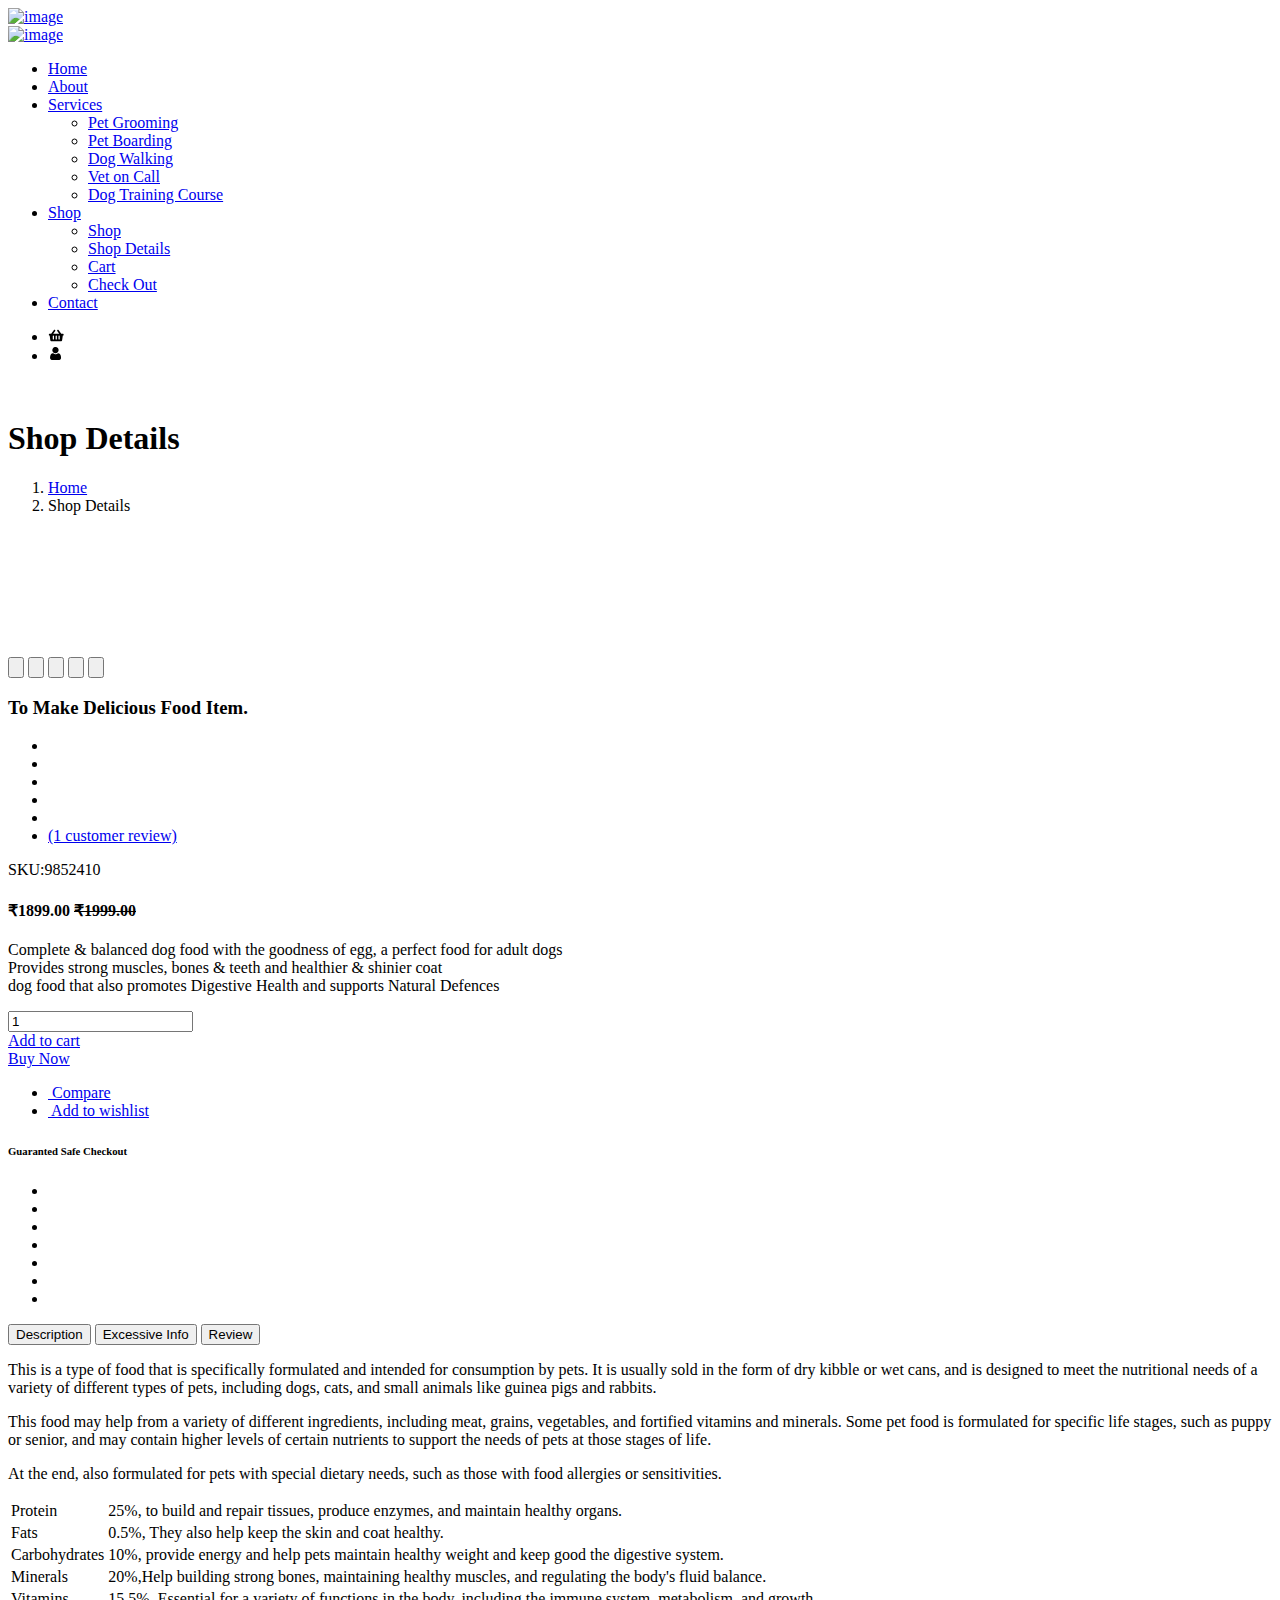
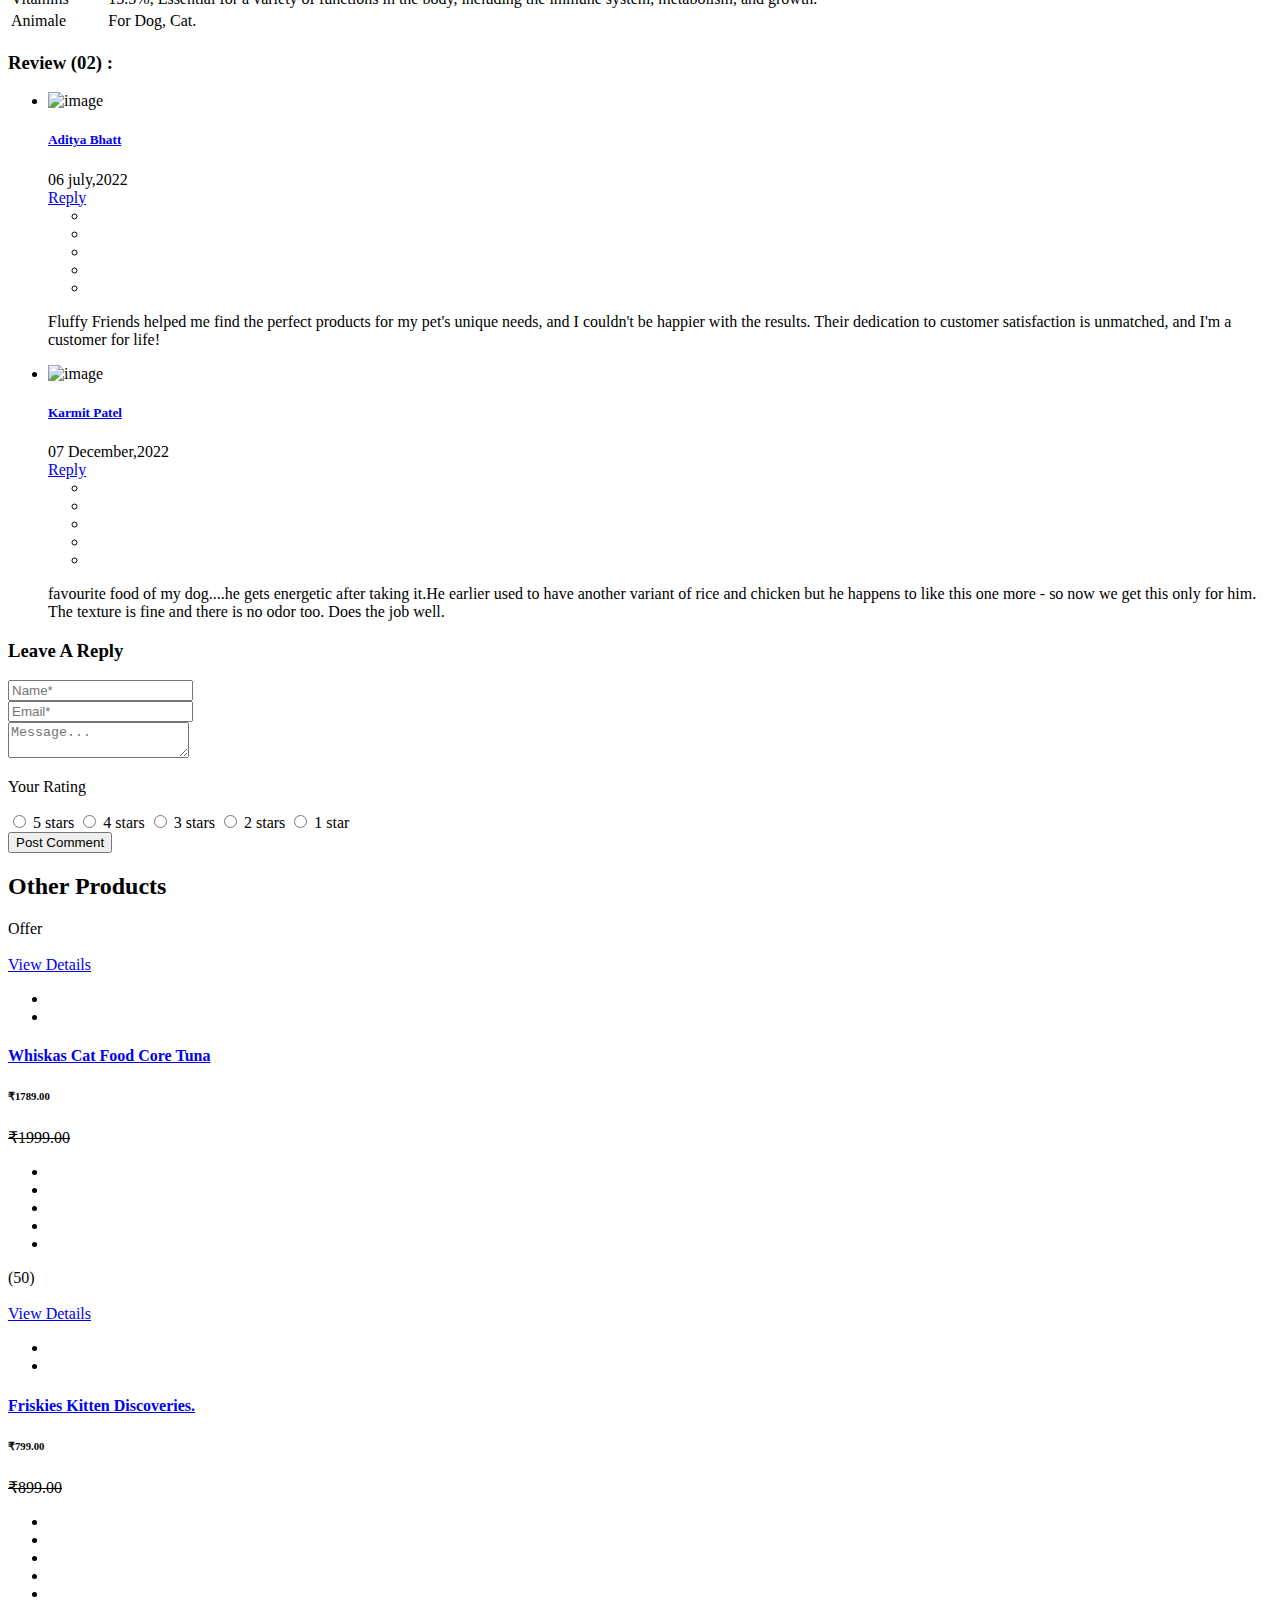
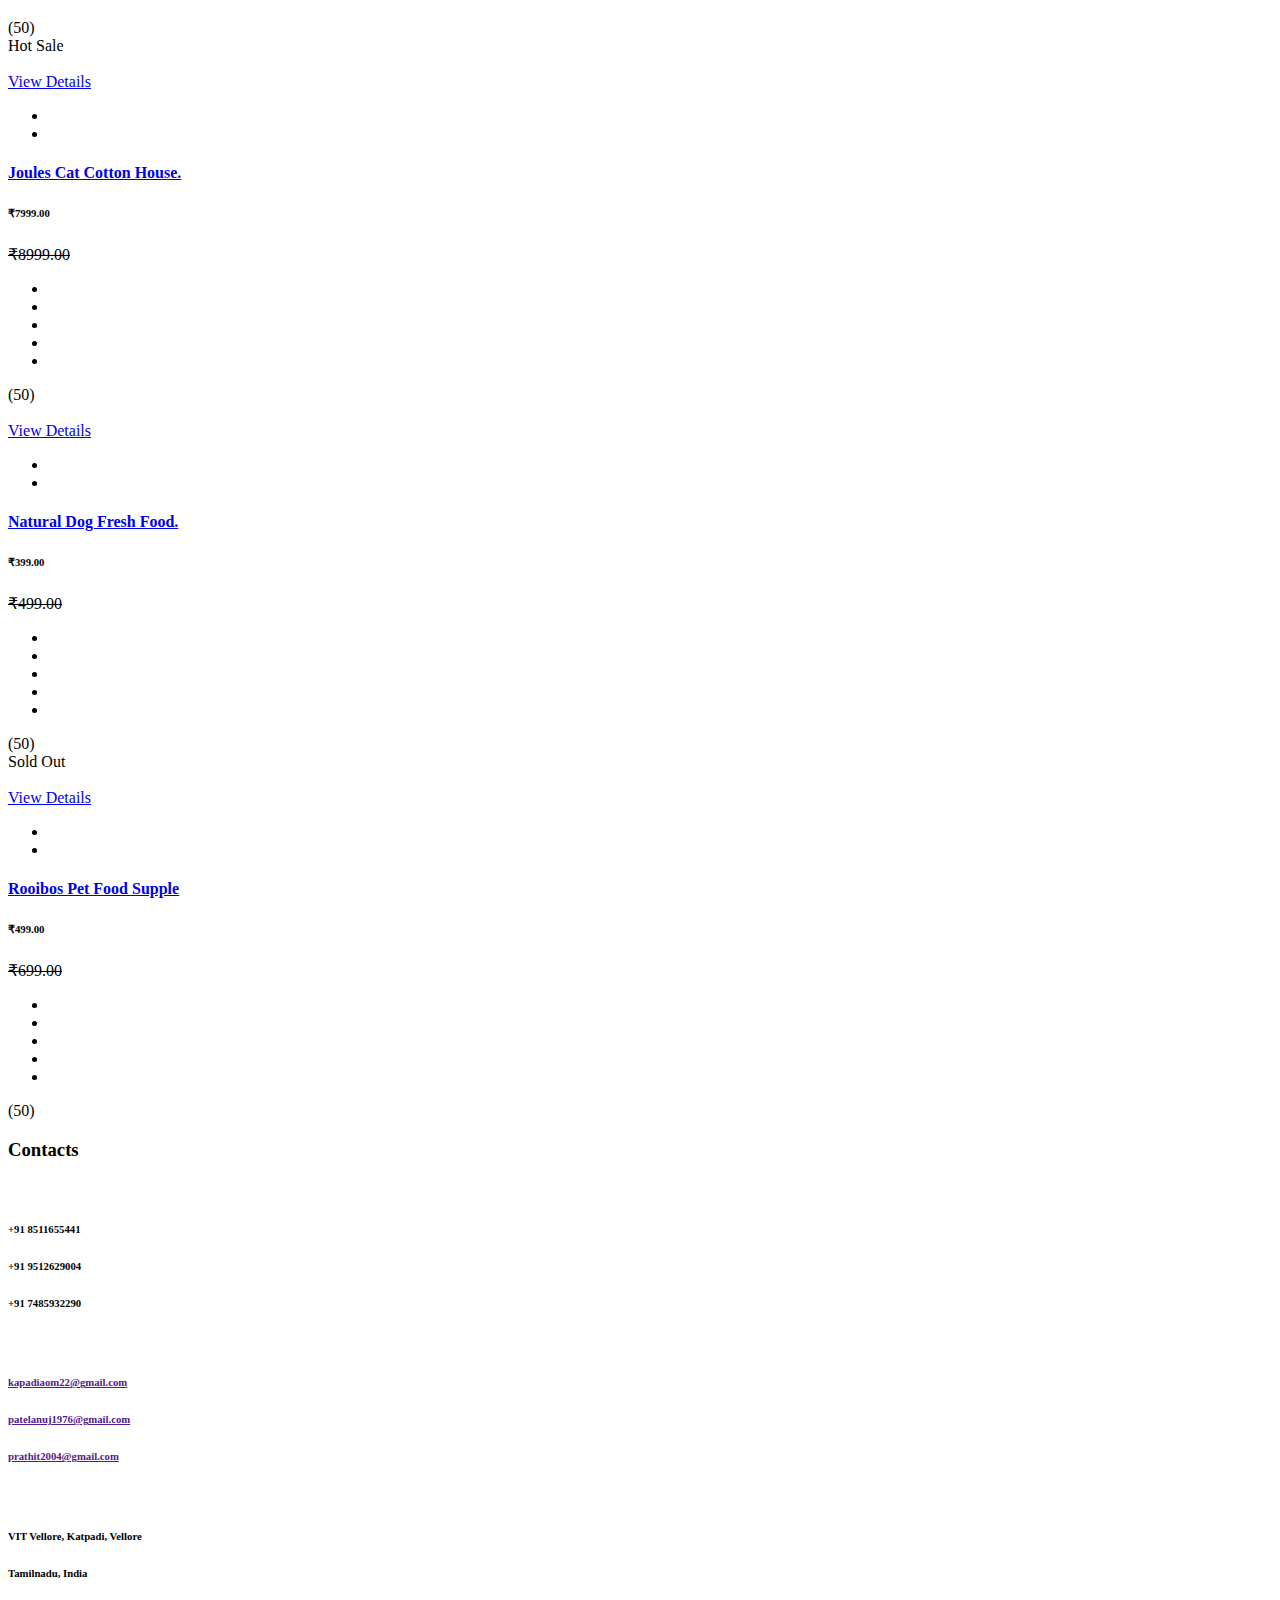
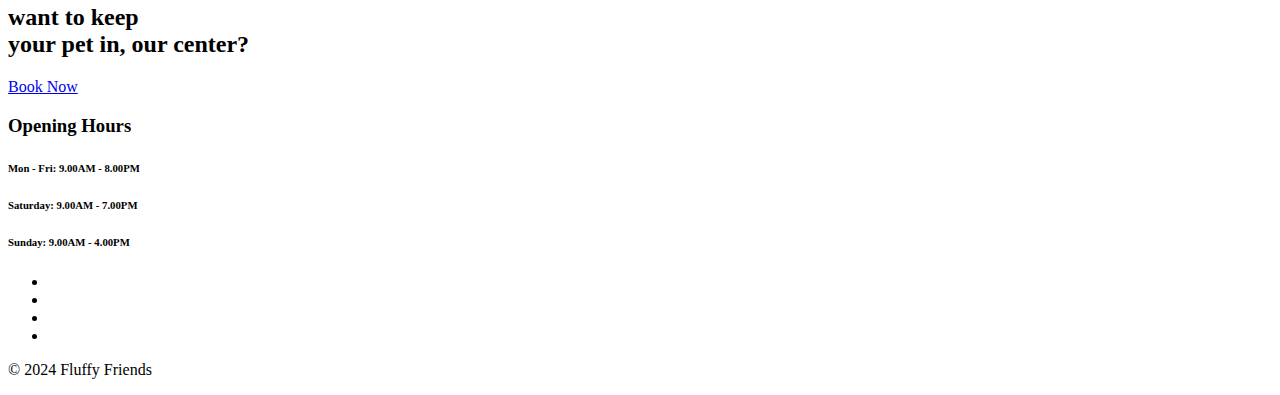
==== shop-details.html @ 774b80cb "Add files via upload" ====
<!DOCTYPE html>
<html lang="en">
   <head>
      <meta charset="UTF-8">
      <meta http-equiv="X-UA-Compatible" content="IE=edge">
      <meta name="viewport" content="width=device-width, initial-scale=1.0">
      <title>Fluffy Friends</title>
      <link rel="icon" href="assets/images/sm-logo.svg" type="image/gif" sizes="20x20">
      <!-- CSS -->
      <link rel="stylesheet" href="assets/css/animate.css">
      <link rel="stylesheet" href="assets/css/bootstrap.min.css">
      <link rel="stylesheet" href="assets/css/bootstrap-icons.css">
      <link rel="stylesheet" href="assets/css/jquery-ui.css">
      <link rel="stylesheet" href="assets/css/swiper-bundle.css">
      <link rel="stylesheet" href="assets/css/nice-select.css">
      <link rel="stylesheet" href="assets/css/magnific-popup.css">
      <link rel="stylesheet" href="assets/css/odometer.css">
      <link rel="stylesheet" href="assets/css/datepicker.min.css">
      <link rel="stylesheet" href="assets/css/style.css">
      <link rel="stylesheet" href="assets/css/master.css">
   </head>
   <body class="home-pages-2">
      <!-- header start -->
	      <header class="header-area style-3">
	         <div class="container d-flex justify-content-between align-items-center">
	            <div class="header-logo">
	               <a href="index.html"><img alt="image" class="img-fluid" src="assets/images/header2-logo.svg"></a>
	            </div>
	            <div class="main-menu">
	               <div class="mobile-logo-area d-lg-none d-flex justify-content-between align-items-center">
	                  <div class="mobile-logo-wrap">
	                     <a href="index.html"><img alt="image" src="assets/images/header2-logo.svg"></a>
	                  </div>
	                  <div class="menu-close-btn">
	                     <i class="bi bi-x-lg"></i>
	                  </div>
	               </div>
	               <ul class="menu-list">
	                  <li><a href="index.html">Home</a></li>
	                  <li><a href="about.html">About</a></li>
	                  <li class="menu-item-has-children">
	                     <a href="#">Services</a><i class="bi bi-plus dropdown-icon"></i>
	                     <ul class="sub-menu">
	                        <li><a href="service-details.html?service=PetGrooming">Pet Grooming</a></li>
	                        <li><a href="service-details.html?service=PetBoarding">Pet Boarding</a></li>
	                        <li><a href="service-details.html?service=DogWalking">Dog Walking</a></li>
	                        <li><a href="service-details.html?service=VetaCall">Vet on Call</a></li>
	                        <li><a href="service-details.html?service=DogTrainingCourse">Dog Training Course</a></li>
	                     </ul>
	                  </li>
	                  <li class="menu-item-has-children active">
	                     <a href="#">Shop</a><i class="bi bi-plus dropdown-icon"></i>
	                     <ul class="sub-menu">
	                        <li><a href="shop.html">Shop</a></li>
	                        <li><a href="shop-details.html">Shop Details</a></li>
	                        <li><a href="cart.html">Cart</a></li>
	                        <li><a href="check-out.html">Check Out</a></li>
	                     </ul>
	                  </li>
	                  <li><a href="contact.html">Contact</a></li>
	               </ul>
	               <div class="for-mobile-menu d-lg-none d-block">
	                  <ul class="social-link mb-5">
	                     <!-- <li>
	                        <a href="#nogo">
	                           <svg width="16" height="13" viewBox="0 0 16 13" xmlns="http://www.w3.org/2000/svg">
	                              <path d="M15.6365 5.46266C15.6365 5.12721 15.3541 4.84336 15.0202 4.84336H13.274L10.5262 1.07601C10.2694 0.688956 9.75576 0.611544 9.39624 0.895386C9.01104 1.15342 8.934 1.6695 9.21648 2.03075L11.2452 4.84336H5.21036L7.2391 2.03075C7.52158 1.6695 7.44454 1.15342 7.05934 0.895386C6.69982 0.611544 6.18621 0.688956 5.92941 1.07601L3.18163 4.84336H1.46105C1.10153 4.84336 0.844727 5.12721 0.844727 5.46266V5.87552C0.844727 6.23677 1.10153 6.49481 1.46105 6.49481H1.66649L2.33418 11.2169C2.41122 11.8362 2.92482 12.2749 3.54115 12.2749H12.9144C13.5308 12.2749 14.0444 11.8362 14.1214 11.2169L14.8148 6.49481H15.0202C15.3541 6.49481 15.6365 6.23677 15.6365 5.87552V5.46266ZM8.85696 10.0041C8.85696 10.3654 8.57447 10.6234 8.24063 10.6234C7.88111 10.6234 7.6243 10.3654 7.6243 10.0041V7.1141C7.6243 6.77865 7.88111 6.49481 8.24063 6.49481C8.57447 6.49481 8.85696 6.77865 8.85696 7.1141V10.0041ZM11.7331 10.0041C11.7331 10.3654 11.4507 10.6234 11.1168 10.6234C10.7573 10.6234 10.5005 10.3654 10.5005 10.0041V7.1141C10.5005 6.77865 10.7573 6.49481 11.1168 6.49481C11.4507 6.49481 11.7331 6.77865 11.7331 7.1141V10.0041ZM5.98077 10.0041C5.98077 10.3654 5.69829 10.6234 5.36445 10.6234C5.00492 10.6234 4.74812 10.3654 4.74812 10.0041V7.1141C4.74812 6.77865 5.00492 6.49481 5.36445 6.49481C5.69829 6.49481 5.98077 6.77865 5.98077 7.1141V10.0041Z" />
	                           </svg>
	                        </a>
	                     </li>
	                     <li>
	                        <a href="#nogo">
	                           <svg width="15" height="15" viewBox="0 0 15 15" xmlns="http://www.w3.org/2000/svg">
	                              <g clip-path="url(#clip0_1585_341)">
	                                 <path d="M6.98716 0.938832C6.28609 1.04711 5.65949 1.38227 5.169 1.90563C4.62972 2.48055 4.3498 3.14571 4.31128 3.94235C4.25735 5.0561 4.80177 6.12086 5.74167 6.73703C6.20391 7.04125 6.64818 7.19594 7.18747 7.23977C8.18643 7.31711 9.03901 7.00258 9.72724 6.29875C10.2742 5.74188 10.5516 5.13344 10.6183 4.35743C10.7108 3.32102 10.3205 2.3568 9.54234 1.68133C9.03901 1.24821 8.57676 1.03164 7.93733 0.938832C7.62916 0.895004 7.26964 0.892426 6.98716 0.938832Z" />
	                                 <path d="M4.65531 7.29655C3.49456 7.4203 2.68821 8.25561 2.31327 9.7303C2.06418 10.7126 1.99998 11.8933 2.15919 12.5405C2.29016 13.0587 2.71902 13.5846 3.21465 13.8373C3.43807 13.9507 3.75907 14.0435 4.02871 14.0744C4.18793 14.0951 5.40004 14.1002 7.71896 14.0951L11.1729 14.0873L11.3912 14.0255C12.2027 13.8037 12.7574 13.2572 12.9603 12.4889C13.0656 12.0893 13.0527 11.1354 12.9295 10.3826C12.6598 8.70678 11.9767 7.70131 10.8956 7.38678C10.6491 7.31459 10.2074 7.26045 10.0764 7.28623C9.95057 7.30944 9.77594 7.40225 9.38047 7.65749C8.95931 7.93077 8.90025 7.9617 8.58438 8.0803C8.21972 8.21694 7.91926 8.27624 7.56745 8.27624C7.20792 8.27624 6.93058 8.22467 6.56592 8.09577C6.2218 7.97202 6.20639 7.96428 5.66711 7.62139C5.38463 7.44092 5.17405 7.32491 5.09187 7.3017C4.94806 7.26561 4.94806 7.26561 4.65531 7.29655Z" />
	                              </g>
	                           </svg>
	                        </a>
	                     </li> -->
	                  </ul>
	               </div>
	            </div>
	            <div class="nav-right d-flex jsutify-content-end align-items-center">
	               <ul>
	                  <li>
	                     <a href="cart.html">
	                        <svg width="16" height="13" viewBox="0 0 16 13" xmlns="http://www.w3.org/2000/svg">
	                           <path d="M15.6365 5.46266C15.6365 5.12721 15.3541 4.84336 15.0202 4.84336H13.274L10.5262 1.07601C10.2694 0.688956 9.75576 0.611544 9.39624 0.895386C9.01104 1.15342 8.934 1.6695 9.21648 2.03075L11.2452 4.84336H5.21036L7.2391 2.03075C7.52158 1.6695 7.44454 1.15342 7.05934 0.895386C6.69982 0.611544 6.18621 0.688956 5.92941 1.07601L3.18163 4.84336H1.46105C1.10153 4.84336 0.844727 5.12721 0.844727 5.46266V5.87552C0.844727 6.23677 1.10153 6.49481 1.46105 6.49481H1.66649L2.33418 11.2169C2.41122 11.8362 2.92482 12.2749 3.54115 12.2749H12.9144C13.5308 12.2749 14.0444 11.8362 14.1214 11.2169L14.8148 6.49481H15.0202C15.3541 6.49481 15.6365 6.23677 15.6365 5.87552V5.46266ZM8.85696 10.0041C8.85696 10.3654 8.57447 10.6234 8.24063 10.6234C7.88111 10.6234 7.6243 10.3654 7.6243 10.0041V7.1141C7.6243 6.77865 7.88111 6.49481 8.24063 6.49481C8.57447 6.49481 8.85696 6.77865 8.85696 7.1141V10.0041ZM11.7331 10.0041C11.7331 10.3654 11.4507 10.6234 11.1168 10.6234C10.7573 10.6234 10.5005 10.3654 10.5005 10.0041V7.1141C10.5005 6.77865 10.7573 6.49481 11.1168 6.49481C11.4507 6.49481 11.7331 6.77865 11.7331 7.1141V10.0041ZM5.98077 10.0041C5.98077 10.3654 5.69829 10.6234 5.36445 10.6234C5.00492 10.6234 4.74812 10.3654 4.74812 10.0041V7.1141C4.74812 6.77865 5.00492 6.49481 5.36445 6.49481C5.69829 6.49481 5.98077 6.77865 5.98077 7.1141V10.0041Z" />
	                        </svg>
	                     </a>
	                  </li>
	                  <li>
	                     <a href="login.html">
	                        <svg width="15" height="15" viewBox="0 0 15 15" xmlns="http://www.w3.org/2000/svg">
	                           <g clip-path="url(#clip0_1585_341)">
	                              <path d="M6.98716 0.938832C6.28609 1.04711 5.65949 1.38227 5.169 1.90563C4.62972 2.48055 4.3498 3.14571 4.31128 3.94235C4.25735 5.0561 4.80177 6.12086 5.74167 6.73703C6.20391 7.04125 6.64818 7.19594 7.18747 7.23977C8.18643 7.31711 9.03901 7.00258 9.72724 6.29875C10.2742 5.74188 10.5516 5.13344 10.6183 4.35743C10.7108 3.32102 10.3205 2.3568 9.54234 1.68133C9.03901 1.24821 8.57676 1.03164 7.93733 0.938832C7.62916 0.895004 7.26964 0.892426 6.98716 0.938832Z" />
	                              <path d="M4.65531 7.29655C3.49456 7.4203 2.68821 8.25561 2.31327 9.7303C2.06418 10.7126 1.99998 11.8933 2.15919 12.5405C2.29016 13.0587 2.71902 13.5846 3.21465 13.8373C3.43807 13.9507 3.75907 14.0435 4.02871 14.0744C4.18793 14.0951 5.40004 14.1002 7.71896 14.0951L11.1729 14.0873L11.3912 14.0255C12.2027 13.8037 12.7574 13.2572 12.9603 12.4889C13.0656 12.0893 13.0527 11.1354 12.9295 10.3826C12.6598 8.70678 11.9767 7.70131 10.8956 7.38678C10.6491 7.31459 10.2074 7.26045 10.0764 7.28623C9.95057 7.30944 9.77594 7.40225 9.38047 7.65749C8.95931 7.93077 8.90025 7.9617 8.58438 8.0803C8.21972 8.21694 7.91926 8.27624 7.56745 8.27624C7.20792 8.27624 6.93058 8.22467 6.56592 8.09577C6.2218 7.97202 6.20639 7.96428 5.66711 7.62139C5.38463 7.44092 5.17405 7.32491 5.09187 7.3017C4.94806 7.26561 4.94806 7.26561 4.65531 7.29655Z" />
	                           </g>
	                        </svg>
	                     </a>
	                  </li>
	               </ul>
	               <div class="sidebar-button mobile-menu-btn ">
	                  <i class="bi bi-list"></i>
	               </div>
	            </div>
	         </div>
	      </header>
      <!-- header end -->

      <!-- banner start -->
      <div class="inner-page-banner">
         <div class="breadcrumb-vec-btm">
            <img class="img-fluid" src="assets/images/bg/inner-banner-btm-vec.png" alt>
         </div>
         <div class="container">
            <div class="row justify-content-center align-items-center text-center">
               <div class="col-lg-6 align-items-center">
                  <div class="banner-content">
                     <h1>Shop Details</h1>
                     <nav aria-label="breadcrumb">
                        <ol class="breadcrumb">
                           <li class="breadcrumb-item"><a href="index.html">Home</a></li>
                           <li class="breadcrumb-item active" aria-current="page">Shop Details</li>
                        </ol>
                     </nav>
                  </div>
               </div>
               <div class="col-lg-6">
                  <div class="banner-img d-lg-block d-none">
                     <div class="banner-img-bg">
                        <img class="img-fluid" src="assets/images/bg/inner-banner-vec.png" alt>
                     </div>
                     <img class="img-fluid" src="assets/images/bg/inner-banner-img.png" alt>
                  </div>
               </div>
            </div>
         </div>
      </div>
      <!-- banner end -->

      <!-- innerContent start -->
	      <div class="shop-details-page pt-120 mb-120">
	         <div class="container">
	            <div class="row g-lg-4 gy-5 mb-120">
	               <div class="col-lg-7">
	                  <div class="tab-content tab-content1" id="v-pills-tabContent">
	                     <div class="tab-pane fade active show" id="v-pills-img1" role="tabpanel" aria-labelledby="v-pills-img1-tab">
	                        <img class="img-fluid" src="assets/images/bg/shop-big-01.png" alt>
	                     </div>
	                     <div class="tab-pane fade" id="v-pills-img2" role="tabpanel" aria-labelledby="v-pills-img2-tab">
	                        <img class="img-fluid" src="assets/images/bg/pedigree_2_big.png" alt>
	                     </div>
	                     <div class="tab-pane fade" id="v-pills-img3" role="tabpanel" aria-labelledby="v-pills-img3-tab">
	                        <img class="img-fluid" src="assets/images/bg/pedigree_3_big.png" alt>
	                     </div>
	                     <div class="tab-pane fade" id="v-pills-img4" role="tabpanel" aria-labelledby="v-pills-img4-tab">
	                        <img class="img-fluid" src="assets/images/bg/pedigree_4_big.png" alt>
	                     </div>
	                     <div class="tab-pane fade" id="v-pills-img5" role="tabpanel" aria-labelledby="v-pills-img5-tab">
	                        <img class="img-fluid" src="assets/images/bg/pedigree_5_big.png" alt>
	                     </div>
	                  </div>
	                  <div class="nav nav1 nav-pills" id="v-pills-tab" role="tablist" aria-orientation="vertical">
	                     <button class="nav-link active" id="v-pills-img1-tab" data-bs-toggle="pill" data-bs-target="#v-pills-img1" type="button" role="tab" aria-controls="v-pills-img1" aria-selected="true">
	                     <img src="assets/images/bg/shop-sm-01.png" alt>
	                     </button>
	                     <button class="nav-link" id="v-pills-img2-tab" data-bs-toggle="pill" data-bs-target="#v-pills-img2" type="button" role="tab" aria-controls="v-pills-img2" aria-selected="false">
	                     <img src="assets/images/bg/pedigree_2.png" alt>
	                     </button>
	                     <button class="nav-link" id="v-pills-img3-tab" data-bs-toggle="pill" data-bs-target="#v-pills-img3" type="button" role="tab" aria-controls="v-pills-img3" aria-selected="false">
	                     <img src="assets/images/bg/pedigree_3.png" alt>
	                     </button>
	                     <button class="nav-link" id="v-pills-img4-tab" data-bs-toggle="pill" data-bs-target="#v-pills-img4" type="button" role="tab" aria-controls="v-pills-img4" aria-selected="false">
	                     <img src="assets/images/bg/pedigree_4.png" alt>
	                     </button>
	                     <button class="nav-link" id="v-pills-img5-tab" data-bs-toggle="pill" data-bs-target="#v-pills-img5" type="button" role="tab" aria-controls="v-pills-img5" aria-selected="false">
	                     <img src="assets/images/bg/pedigree_5.png" alt>
	                     </button>
	                  </div>
	               </div>
	               <div class="col-lg-5">
	                  <div class="shop-details-content">
	                     <h3>To Make Delicious Food Item.</h3>
	                     <ul class="shopuct-review2 d-flex flex-row align-items-center mb-25">
	                        <li><i class="bi bi-star-fill"></i></li>
	                        <li><i class="bi bi-star-fill"></i></li>
	                        <li><i class="bi bi-star-fill"></i></li>
	                        <li><i class="bi bi-star-fill"></i></li>
	                        <li><i class="bi bi-star-fill"></i></li>
	                        <li><a href="#" class="review-no">(1 customer review)</a></li>
	                     </ul>
	                     <div class="model-number">
	                        <span>SKU:9852410</span>
	                     </div>
	                     <div class="price-tag">
	                        <h4>&#8377;1899.00 <del>&#8377;1999.00</del></h4>
	                     </div>
	                     <p>Complete & balanced dog food with the goodness of egg, a perfect food for adult dogs <br>
							Provides strong muscles, bones & teeth and healthier & shinier coat <br>
							dog food that also promotes Digestive Health and supports Natural Defences</p>
	                     <div class="shop-quantity d-flex align-items-center justify-content-start mb-20">
	                        <div class="quantity d-flex align-items-center">
	                           <div class="quantity-nav nice-number d-flex align-items-center">
	                              <input type="number" value="1" min="1">
	                           </div>
	                        </div>
	                        <a href="cart.html" class="primary-btn3">Add to cart</a>
	                     </div>
	                     <div class="buy-now-btn">
	                        <a href="cart.html">Buy Now</a>
	                     </div>
	                     <div class="compare-wishlist-area">
	                        <ul>
	                           <li><a href="#"><span><img src="assets/images/icon/compare.svg" alt></span> Compare</a></li>
	                           <li><a href="#"><span><img src="assets/images/icon/Icon-favorites2.svg" alt></span> Add to wishlist</a></li>
	                        </ul>
	                     </div>
	                     <div class="pyment-method">
	                        <h6>Guaranted Safe Checkout</h6>
	                        <ul>
	                           <li><img src="assets/images/icon/visa2.svg" alt></li>
	                           <li><img src="assets/images/icon/amex.svg" alt></li>
	                           <li><img src="assets/images/icon/discover.svg" alt></li>
	                           <li><img src="assets/images/icon/mastercard.svg" alt></li>
	                           <li><img src="assets/images/icon/stripe.svg" alt></li>
	                           <li><img src="assets/images/icon/paypal.svg" alt></li>
	                           <li><img src="assets/images/icon/pay.svg" alt></li>
	                        </ul>
	                     </div>
	                  </div>
	               </div>
	            </div>
	            <div class="row mb-120">
	               <div class="col-lg-12">
	                  <div class="nav nav2 nav  nav-pills" id="v-pills-tab2" role="tablist" aria-orientation="vertical">
	                     <button class="nav-link active" id="v-pills-home-tab" data-bs-toggle="pill" data-bs-target="#v-pills-home" type="button" role="tab" aria-controls="v-pills-home" aria-selected="false">Description</button>
	                     <button class="nav-link" id="v-pills-profile-tab" data-bs-toggle="pill" data-bs-target="#v-pills-profile" type="button" role="tab" aria-controls="v-pills-profile" aria-selected="true">Excessive Info</button>
	                     <button class="nav-link" id="v-pills-common-tab" data-bs-toggle="pill" data-bs-target="#v-pills-common" type="button" role="tab" aria-controls="v-pills-common" aria-selected="true">Review</button>
	                  </div>
	                  <div class="tab-content tab-content2" id="v-pills-tabContent2">
	                     <div class="tab-pane fade active show" id="v-pills-home" role="tabpanel" aria-labelledby="v-pills-home-tab">
	                        <div class="description">
	                           <p class="para-2 mb-3">This is a type of food that is specifically formulated and intended for consumption by pets. It is usually sold in the form of dry kibble or wet cans, and is designed to meet the nutritional needs of a variety of different types of pets, including dogs, cats, and small animals like guinea pigs and rabbits.</p>
	                           <p class="para-2 mb-3">This food may help from a variety of different ingredients, including meat, grains, vegetables, and fortified vitamins and minerals. Some pet food is formulated for specific life stages, such as puppy or senior, and may contain higher levels of certain nutrients to support the needs of pets at those stages of life.</p>
	                           <p class="para-2 mb-0">At the end, also formulated for pets with special dietary needs, such as those with food allergies or sensitivities.</p>
	                        </div>
	                     </div>
	                     <div class="tab-pane fade" id="v-pills-profile" role="tabpanel" aria-labelledby="v-pills-profile-tab">
	                        <div class="addithonal-information">
	                           <table class="table total-table2">
	                              <tbody>
	                                 <tr>
	                                    <td>Protein</td>
	                                    <td>25%, to build and repair tissues, produce enzymes, and maintain healthy organs.</td>
	                                 </tr>
	                                 <tr>
	                                    <td>Fats</td>
	                                    <td>0.5%, They also help keep the skin and coat healthy.</td>
	                                 </tr>
	                                 <tr>
	                                    <td>Carbohydrates</td>
	                                    <td>10%, provide energy and help pets maintain healthy weight and keep good the digestive system.</td>
	                                 </tr>
	                                 <tr>
	                                    <td>Minerals</td>
	                                    <td>20%,Help building strong bones, maintaining healthy muscles, and regulating the body's fluid balance.</td>
	                                 </tr>
	                                 <tr>
	                                    <td>Vitamins</td>
	                                    <td>15.5%, Essential for a variety of functions in the body, including the immune system, metabolism, and growth.</td>
	                                 </tr>
	                                 <tr>
	                                    <td>Animale</td>
	                                    <td> For Dog, Cat.</td>
	                                 </tr>
	                              </tbody>
	                           </table>
	                        </div>
	                     </div>
	                     <div class="tab-pane fade" id="v-pills-common" role="tabpanel" aria-labelledby="v-pills-common-tab">
	                        <div class="reviews-area">
	                           <div class="row g-lg-4 gy-5">
	                              <div class="col-lg-8">
	                                 <div class="number-of-review">
	                                    <h3>Review (02) :</h3>
	                                 </div>
	                                 <div class="review-list-area">
	                                    <ul class="review-list">
	                                       <li>
	                                          <div class="single-review d-flex justify-content-between flex-md-nowrap flex-wrap">
	                                             <div class="review-image">
	                                                <img src="assets/images/bg/review-img-1.png" alt="image">
	                                             </div>
	                                             <div class="review-content">
	                                                <div class="c-header d-flex align-items-center">
	                                                   <div class="review-meta">
	                                                      <h5 class="mb-0"><a href="#">Aditya Bhatt</a></h5>
	                                                      <div class="c-date">06 july,2022</div>
	                                                   </div>
	                                                   <div class="replay-btn">
	                                                      <a href="#"><i class="bi bi-reply"></i>Reply</a>
	                                                   </div>
	                                                </div>
	                                                <ul class="product-review">
	                                                   <li><i class="bi bi-star-fill"></i></li>
	                                                   <li><i class="bi bi-star-fill"></i></li>
	                                                   <li><i class="bi bi-star-fill"></i></li>
	                                                   <li><i class="bi bi-star-fill"></i></li>
	                                                   <li><i class="bi bi-star-fill"></i></li>
	                                                </ul>
	                                                <div class="c-body">
	                                                   <p>Fluffy Friends helped me find the perfect products for my pet's unique needs, and I couldn't be happier with the results. Their dedication to customer satisfaction is unmatched, and I'm a customer for life!</p>
	                                                </div>
	                                             </div>
	                                          </div>
	                                       </li>
	                                       <li>
	                                          <div class="single-review d-flex justify-content-between flex-md-nowrap flex-wrap">
	                                             <div class="review-image">
	                                                <img src="assets/images/bg/review-img-3.png" alt="image">
	                                             </div>
	                                             <div class="review-content">
	                                                <div class="c-header d-flex align-items-center">
	                                                   <div class="review-meta">
	                                                      <h5 class="mb-0"><a href="#">Karmit Patel</a></h5>
	                                                      <div class="c-date">07 December,2022</div>
	                                                   </div>
	                                                   <div class="replay-btn">
	                                                      <a href="#"><i class="bi bi-reply"></i>Reply</a>
	                                                   </div>
	                                                </div>
	                                                <ul class="product-review">
	                                                   <li><i class="bi bi-star-fill"></i></li>
	                                                   <li><i class="bi bi-star-fill"></i></li>
	                                                   <li><i class="bi bi-star-fill"></i></li>
	                                                   <li><i class="bi bi-star-fill"></i></li>
	                                                   <li><i class="bi bi-star-fill"></i></li>
	                                                </ul>
	                                                <div class="c-body">
	                                                   <p>favourite food of my dog....he gets energetic after taking it.He earlier used to have another variant of rice and chicken but he happens to like this one more - so now we get this only for him. The texture is fine and there is no odor too. Does the job well. </p>
	                                                </div>
	                                             </div>
	                                          </div>
	                                       </li>
	                                    </ul>
	                                 </div>
	                              </div>
	                              <div class="col-lg-4">
	                                 <div class="review-form">
	                                    <div class="number-of-review">
	                                       <h3>Leave A Reply</h3>
	                                    </div>
	                                    <form>
	                                       <div class="row">
	                                          <div class="col-lg-12">
	                                             <div class="form-inner mb-20">
	                                                <input type="text" placeholder="Name*" required>
	                                             </div>
	                                          </div>
	                                          <div class="col-lg-12">
	                                             <div class="form-inner mb-20">
	                                                <input type="email" placeholder="Email*" required>
	                                             </div>
	                                          </div>
	                                          <div class="col-lg-12">
	                                             <div class="form-inner mb-10">
	                                                <textarea placeholder="Message..."></textarea>
	                                             </div>
	                                          </div>
	                                          <div class="col-lg-12">
	                                             <div class="form-inner2 mb-30">
	                                                <div class="review-rate-area">
	                                                   <p>Your Rating</p>
	                                                   <div class="rate">
	                                                      <input type="radio" id="star5" name="rate" value="5">
	                                                      <label for="star5" title="text">5 stars</label>
	                                                      <input type="radio" id="star4" name="rate" value="4">
	                                                      <label for="star4" title="text">4 stars</label>
	                                                      <input type="radio" id="star3" name="rate" value="3">
	                                                      <label for="star3" title="text">3 stars</label>
	                                                      <input type="radio" id="star2" name="rate" value="2">
	                                                      <label for="star2" title="text">2 stars</label>
	                                                      <input type="radio" id="star1" name="rate" value="1">
	                                                      <label for="star1" title="text">1 star</label>
	                                                   </div>
	                                                </div>
	                                             </div>
	                                          </div>
	                                          <div class="col-lg-12">
	                                             <div class="form-inner two">
	                                                <button class="primary-btn3 btn-lg" type="submit">Post Comment</button>
	                                             </div>
	                                          </div>
	                                       </div>
	                                    </form>
	                                 </div>
	                              </div>
	                           </div>
	                        </div>
	                     </div>
	                  </div>
	               </div>
	            </div>
	            <div class="row">
	               <div class="col-lg-12 d-flex flex-wrap align-items-center justify-content-md-between justify-content-start gap-2 mb-60">
	                  <div class="inner-section-title">
	                     <h2>Other Products</h2>
	                  </div>
	                  <div class="swiper-btn-wrap d-flex align-items-center">
	                     <div class="slider-btn prev-btn-12">
	                        <i class="bi bi-arrow-left"></i>
	                     </div>
	                     <div class="slider-btn next-btn-12">
	                        <i class="bi bi-arrow-right"></i>
	                     </div>
	                  </div>
	               </div>
	            </div>
	            <div class="row">
	               <div class="swiper essential-items-slider">
	                  <div class="swiper-wrapper">
	                     <div class="swiper-slide">
	                        <div class="collection-card">
	                           <div class="offer-card">
	                              <span>Offer</span>
	                           </div>
	                           <div class="collection-img">
	                              <img class="img-gluid" src="assets/images/bg/category/h3-collection-01.png" alt>
	                              <div class="view-dt-btn">
	                                 <div class="plus-icon">
	                                    <i class="bi bi-plus"></i>
	                                 </div>
	                                 <a href="shop-details.html">View Details</a>
	                              </div>
	                              <ul class="cart-icon-list">
	                                 <li><a href="cart.html"><img src="assets/images/icon/Icon-cart3.svg" alt></a></li>
	                                 <li><a href="#"><img src="assets/images/icon/Icon-favorites3.svg" alt></a></li>
	                              </ul>
	                           </div>
	                           <div class="collection-content text-center">
	                              <h4><a href="shop-details.html">Whiskas Cat Food Core Tuna</a></h4>
	                              <div class="price">
	                                 <h6>&#8377;1789.00</h6>
	                                 <del>&#8377;1999.00</del>
	                              </div>
	                              <div class="review">
	                                 <ul>
	                                    <li><i class="bi bi-star-fill"></i></li>
	                                    <li><i class="bi bi-star-fill"></i></li>
	                                    <li><i class="bi bi-star-fill"></i></li>
	                                    <li><i class="bi bi-star-fill"></i></li>
	                                    <li><i class="bi bi-star-fill"></i></li>
	                                 </ul>
	                                 <span>(50)</span>
	                              </div>
	                           </div>
	                        </div>
	                     </div>
	                     <div class="swiper-slide">
	                        <div class="collection-card">
	                           <div class="collection-img">
	                              <img class="img-gluid" src="assets/images/bg/category/h3-collection-02.png" alt>
	                              <div class="view-dt-btn">
	                                 <div class="plus-icon">
	                                    <i class="bi bi-plus"></i>
	                                 </div>
	                                 <a href="shop-details.html">View Details</a>
	                              </div>
	                              <ul class="cart-icon-list">
	                                 <li><a href="cart.html"><img src="assets/images/icon/Icon-cart3.svg" alt></a></li>
	                                 <li><a href="#"><img src="assets/images/icon/Icon-favorites3.svg" alt></a></li>
	                              </ul>
	                           </div>
	                           <div class="collection-content text-center">
	                              <h4><a href="shop-details.html">Friskies Kitten Discoveries.</a></h4>
	                              <div class="price">
	                                 <h6>&#8377;799.00</h6>
	                                 <del>&#8377;899.00</del>
	                              </div>
	                              <div class="review">
	                                 <ul>
	                                    <li><i class="bi bi-star-fill"></i></li>
	                                    <li><i class="bi bi-star-fill"></i></li>
	                                    <li><i class="bi bi-star-fill"></i></li>
	                                    <li><i class="bi bi-star-fill"></i></li>
	                                    <li><i class="bi bi-star-fill"></i></li>
	                                 </ul>
	                                 <span>(50)</span>
	                              </div>
	                           </div>
	                        </div>
	                     </div>
	                     <div class="swiper-slide">
	                        <div class="collection-card">
	                           <div class="offer-card sale">
	                              <span>Hot Sale</span>
	                           </div>
	                           <div class="collection-img">
	                              <img class="img-gluid" src="assets/images/bg/category/h3-collection-03.png" alt>
	                              <div class="view-dt-btn">
	                                 <div class="plus-icon">
	                                    <i class="bi bi-plus"></i>
	                                 </div>
	                                 <a href="shop-details.html">View Details</a>
	                              </div>
	                              <ul class="cart-icon-list">
	                                 <li><a href="cart.html"><img src="assets/images/icon/Icon-cart3.svg" alt></a></li>
	                                 <li><a href="#"><img src="assets/images/icon/Icon-favorites3.svg" alt></a></li>
	                              </ul>
	                           </div>
	                           <div class="collection-content text-center">
	                              <h4><a href="shop-details.html">Joules Cat Cotton House.</a></h4>
	                              <div class="price">
	                                 <h6>&#8377;7999.00</h6>
	                                 <del>&#8377;8999.00</del>
	                              </div>
	                              <div class="review">
	                                 <ul>
	                                    <li><i class="bi bi-star-fill"></i></li>
	                                    <li><i class="bi bi-star-fill"></i></li>
	                                    <li><i class="bi bi-star-fill"></i></li>
	                                    <li><i class="bi bi-star-fill"></i></li>
	                                    <li><i class="bi bi-star-fill"></i></li>
	                                 </ul>
	                                 <span>(50)</span>
	                              </div>
	                           </div>
	                        </div>
	                     </div>
	                     <div class="swiper-slide">
	                        <div class="collection-card">
	                           <div class="collection-img">
	                              <img class="img-gluid" src="assets/images/bg/category/h3-collection-04.png" alt>
	                              <div class="view-dt-btn">
	                                 <div class="plus-icon">
	                                    <i class="bi bi-plus"></i>
	                                 </div>
	                                 <a href="shop-details.html">View Details</a>
	                              </div>
	                              <ul class="cart-icon-list">
	                                 <li><a href="cart.html"><img src="assets/images/icon/Icon-cart3.svg" alt></a></li>
	                                 <li><a href="#"><img src="assets/images/icon/Icon-favorites3.svg" alt></a></li>
	                              </ul>
	                           </div>
	                           <div class="collection-content text-center">
	                              <h4><a href="shop-details.html">Natural Dog Fresh Food.</a></h4>
	                              <div class="price">
	                                 <h6>&#8377;399.00</h6>
	                                 <del>&#8377;499.00</del>
	                              </div>
	                              <div class="review">
	                                 <ul>
	                                    <li><i class="bi bi-star-fill"></i></li>
	                                    <li><i class="bi bi-star-fill"></i></li>
	                                    <li><i class="bi bi-star-fill"></i></li>
	                                    <li><i class="bi bi-star-fill"></i></li>
	                                    <li><i class="bi bi-star-fill"></i></li>
	                                 </ul>
	                                 <span>(50)</span>
	                              </div>
	                           </div>
	                        </div>
	                     </div>
	                     <div class="swiper-slide">
	                        <div class="collection-card">
	                           <div class="offer-card sold-out">
	                              <span>Sold Out</span>
	                           </div>
	                           <div class="collection-img">
	                              <img class="img-gluid" src="assets/images/bg/category/h3-collection-07.png" alt>
	                              <div class="view-dt-btn">
	                                 <div class="plus-icon">
	                                    <i class="bi bi-plus"></i>
	                                 </div>
	                                 <a href="shop-details.html">View Details</a>
	                              </div>
	                              <ul class="cart-icon-list">
	                                 <li><a href="cart.html"><img src="assets/images/icon/Icon-cart3.svg" alt></a></li>
	                                 <li><a href="#"><img src="assets/images/icon/Icon-favorites3.svg" alt></a></li>
	                              </ul>
	                           </div>
	                           <div class="collection-content text-center">
	                              <h4><a href="shop-details.html">Rooibos Pet Food Supple</a></h4>
	                              <div class="price">
	                                 <h6>&#8377;499.00</h6>
	                                 <del>&#8377;699.00</del>
	                              </div>
	                              <div class="review">
	                                 <ul>
	                                    <li><i class="bi bi-star-fill"></i></li>
	                                    <li><i class="bi bi-star-fill"></i></li>
	                                    <li><i class="bi bi-star-fill"></i></li>
	                                    <li><i class="bi bi-star-fill"></i></li>
	                                    <li><i class="bi bi-star-fill"></i></li>
	                                 </ul>
	                                 <span>(50)</span>
	                              </div>
	                           </div>
	                        </div>
	                     </div>
	                  </div>
	               </div>
	            </div>
	         </div>
	      </div>
      <!-- innerContent end -->
      
      <!-- footer start -->	      
	    <footer>
		   <div class="container">
		      <div class="row pt-90 pb-90 justify-content-center">
		         <div class="col-lg-3 col-sm-6 order-lg-1 order-2 d-flex justify-content-sm-start justify-content-start">
		            <div class="footer-items contact ">
		               <h3>Contacts</h3>
		               <div class="hotline mb-30">
						<div class="hotline-icon">
						   <img src="assets/images/icon/phone-icon.svg" alt="">
						</div>
						<div class="hotline-info">
						   <h6><a>+91 8511655441</a></h6>
						   <h6><a>+91 9512629004</a></h6>
						   <h6><a>+91 7485932290</a></h6>
						</div>
					 </div>
					 <div class="email mb-30">
						<div class="email-icon">
						   <img src="assets/images/icon/envelope.svg" alt="">
						</div>
						<div class="email-info">
						   <h6><a href=""><span class="__cf_email__">kapadiaom22@gmail.com</span></a></h6>
						   <h6><a href=""><span class="__cf_email__">patelanuj1976@gmail.com</span></a></h6>
						   <h6><a href=""><span class="__cf_email__">prathit2004@gmail.com</span></a></h6>
						</div>
					 </div>
					 <div class="email">
						<div class="email-icon">
						   <img src="assets/images/icon/location.svg" alt="">
						</div>
						<div class="email-info">
						   <h6 class="mb-10"><a>VIT Vellore, Katpadi, Vellore</a></h6>
						   <h6><a>Tamilnadu, India</a></h6>
						</div>
					 </div>
		            </div>
		         </div>
		         <div class="col-lg-6 d-flex align-items-center order-lg-2 order-1 justify-content-sm-center justify-content-start">
		            <div class="footer-items">
		               <h2>want <span>to keep</span><br>
		                  your pet in, <span>our center</span>?
		               </h2>
		               <div class="book-btn">
		                  <a class="primary-btn1" href="contact.html">Book Now</a>
		               </div>
		            </div>
		         </div>
		         <div class="col-lg-3 col-sm-6 d-flex justify-content-sm-end justify-content-start order-3">
		            <div class="footer-items opening-time">
		               <h3>Opening Hours</h3>
		               <h6 class="mb-25">Mon - Fri: 9.00AM - 8.00PM</h6>
		               <h6 class="mb-25">Saturday: 9.00AM - 7.00PM</h6>
		               <h6>Sunday: 9.00AM - 4.00PM</h6>
		               <ul class="social-icons">
		                  <li><a href="https://www.facebook.com/"><i class="bx bxl-facebook"></i></a></li>
		                  <li><a href="https://twitter.com/"><i class="bx bxl-twitter"></i></a></li>
		                  <li><a href="https://www.pinterest.com/"><i class="bx bxl-pinterest-alt"></i></a></li>
		                  <li><a href="https://www.instagram.com/"><i class="bx bxl-instagram"></i></a></li>
		               </ul>
		            </div>
		         </div>
		      </div>
		      <div class="row border-top">
		         <div class="col-lg-12 d-flex align-items-center justify-content-center">
		            <div class="copyright-area">
		               <p>&copy; 2024 Fluffy Friends</p>
		            </div>
		         </div>
		      </div>
		   </div>
		</footer>
	  <!-- footer end -->

      <!-- JS -->
      <script src="assets/js/jquery-3.6.0.min.js"></script>
      <script src="assets/js/jquery.timepicker.min.js"></script>
      <script src="assets/js/bootstrap.bundle.min.js"></script>
      <script src="assets/js/swiper-bundle.min.js"></script>
      <script src="assets/js/jquery.nice-select.js"></script>
      <script src="assets/js/jquery.fancybox.min.js"></script>
      <script src="assets/js/odometer.min.js"></script>
      <script src="assets/js/jquery.marquee.min.js"></script>
      <script src="assets/js/isotope.pkgd.min.js"></script>
      <script src="assets/js/SmoothScroll.js"></script>
      <script src="assets/js/jquery.magnific-popup.min.js"></script>
      <script src="assets/js/main.js"></script>

</body>
</html>
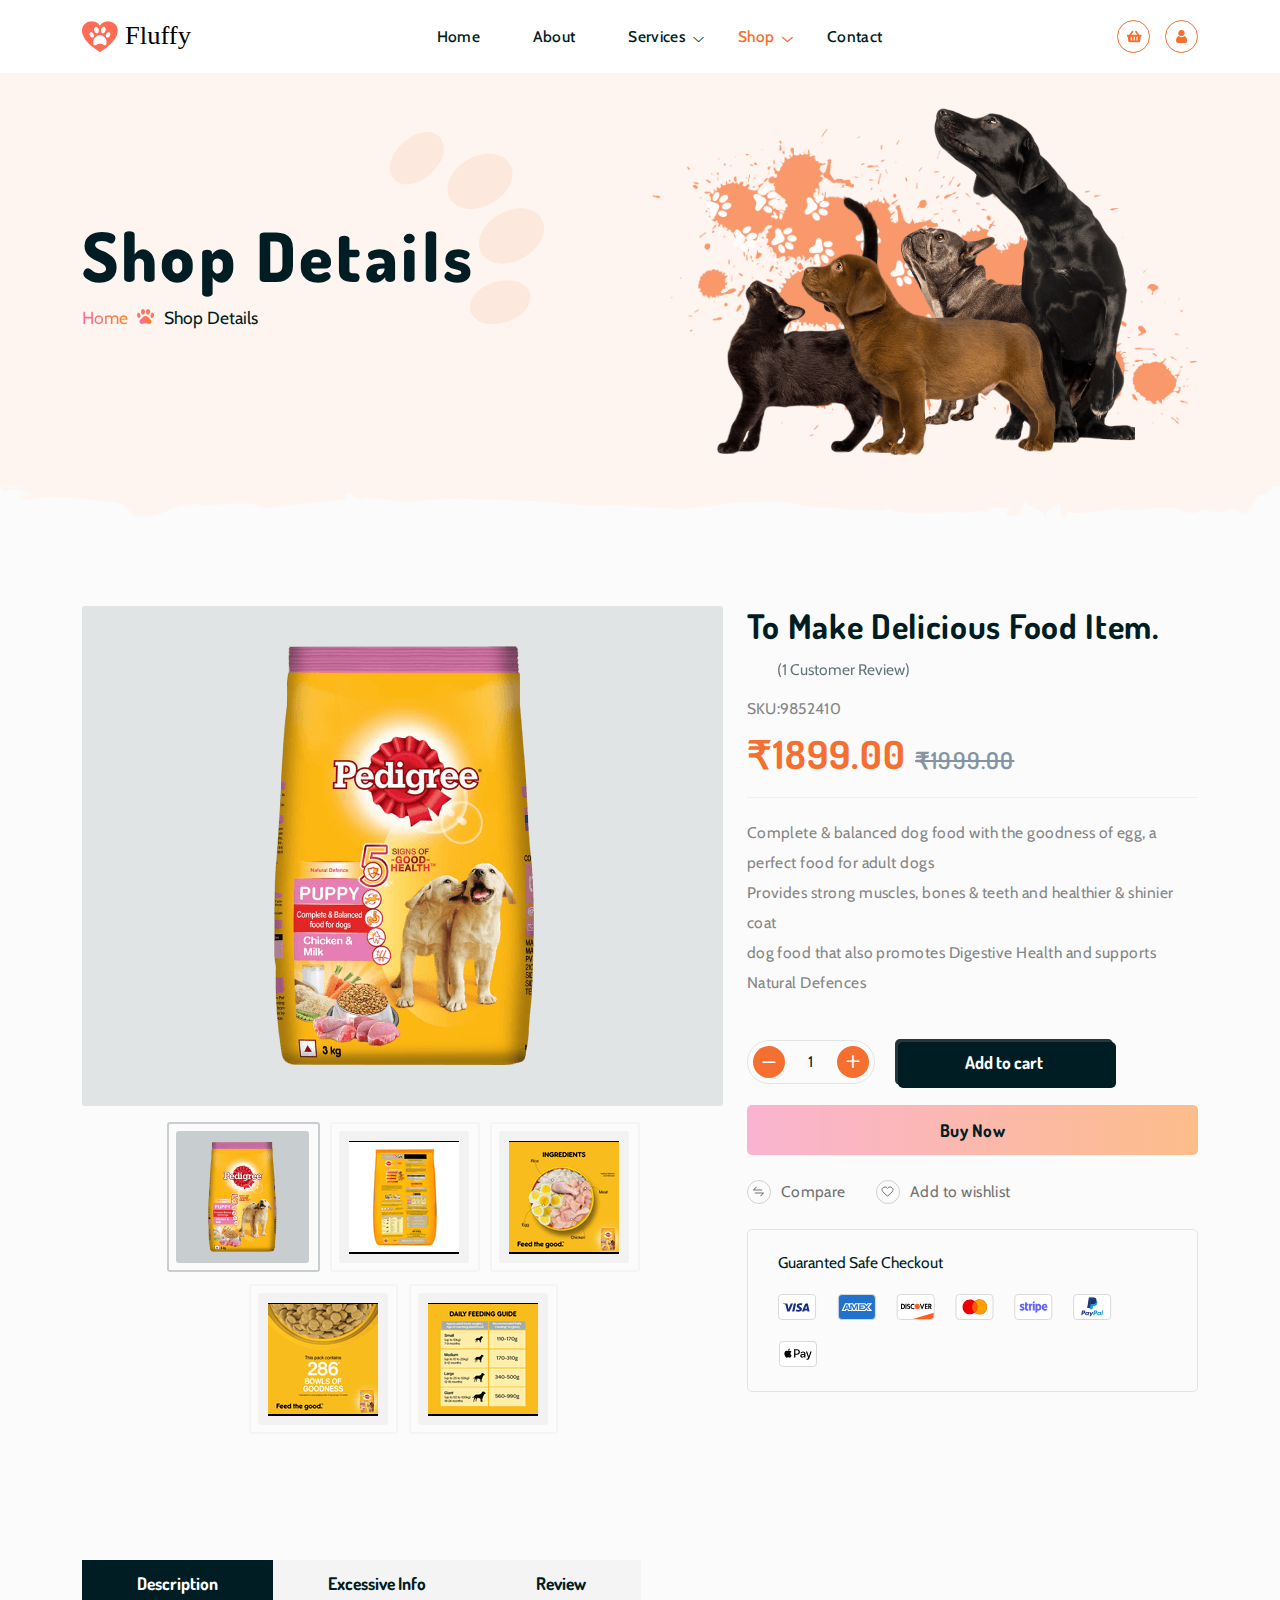
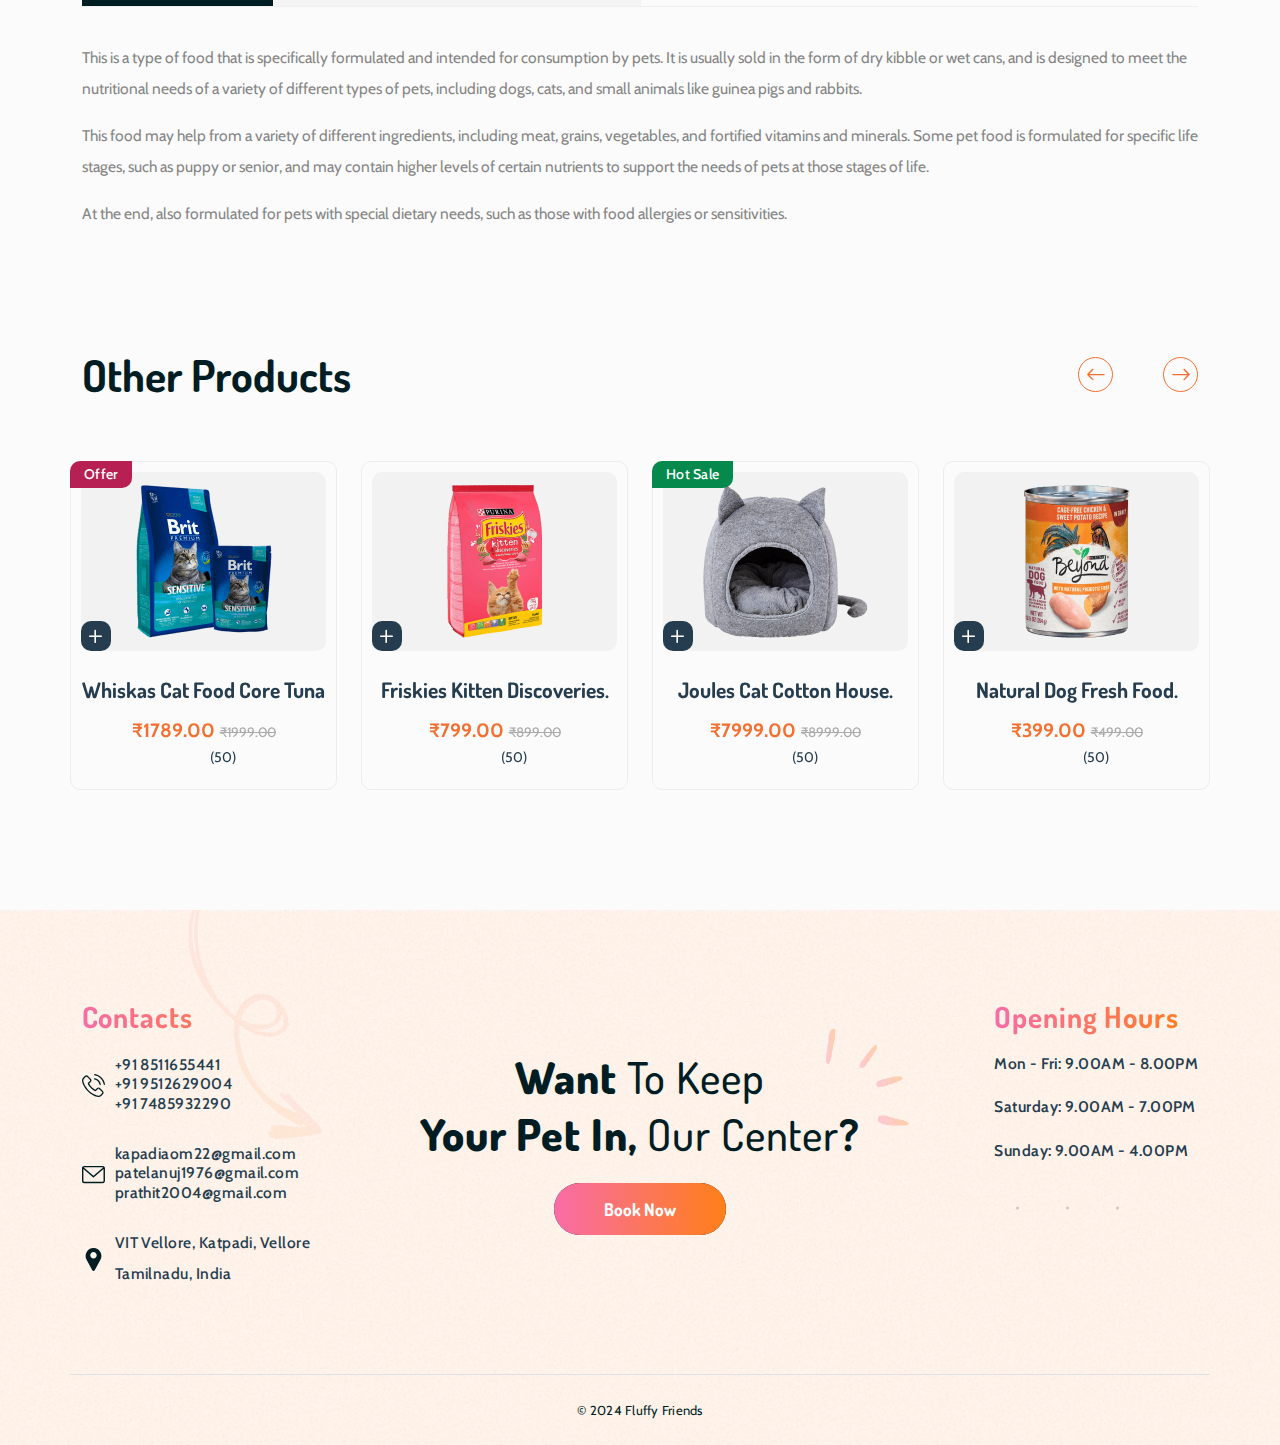
==== commit 59aedd25: "Update shop-details.html" ====
--- a/shop-details.html
+++ b/shop-details.html
@@ -689,6 +689,7 @@
       <script src="assets/js/jquery.nice-select.js"></script>
       <script src="assets/js/jquery.fancybox.min.js"></script>
       <script src="assets/js/odometer.min.js"></script>
+	  <script src="assets/js/jquery.nice-number.min.js"></script>
       <script src="assets/js/jquery.marquee.min.js"></script>
       <script src="assets/js/isotope.pkgd.min.js"></script>
       <script src="assets/js/SmoothScroll.js"></script>
--- a/assets/css/nice-select.css
+++ b/assets/css/nice-select.css
@@ -0,0 +1,185 @@
+.nice-select {
+	-webkit-tap-highlight-color: transparent;
+	background-color: #fff;
+	border-radius: 5px;
+	border: solid 1px #e8e8e8;
+	box-sizing: border-box;
+	clear: both;
+	cursor: pointer;
+	display: block;
+	float: left;
+	font-family: inherit;
+	font-size: 14px;
+	font-weight: 400;
+	height: 42px;
+	line-height: 40px;
+	outline: none;
+	padding-left: 18px;
+	padding-right: 30px;
+	position: relative;
+	text-align: left !important;
+	-webkit-transition: all .2s ease-in-out;
+	transition: all .2s ease-in-out;
+	-webkit-user-select: none;
+	-moz-user-select: none;
+	-ms-user-select: none;
+	user-select: none;
+	white-space: nowrap;
+	width: auto
+}
+
+.nice-select:hover {
+	border-color: #dbdbdb
+}
+
+.nice-select:active,
+.nice-select.open,
+.nice-select:focus {
+	border-color: #999
+}
+
+.nice-select:after {
+	border-bottom: 2px solid #999;
+	border-right: 2px solid #999;
+	content: '';
+	display: block;
+	height: 5px;
+	margin-top: -4px;
+	pointer-events: none;
+	position: absolute;
+	right: 12px;
+	top: 50%;
+	-webkit-transform-origin: 66% 66%;
+	-ms-transform-origin: 66% 66%;
+	transform-origin: 66% 66%;
+	-webkit-transform: rotate(45deg);
+	-ms-transform: rotate(45deg);
+	transform: rotate(45deg);
+	-webkit-transition: all .15s ease-in-out;
+	transition: all .15s ease-in-out;
+	width: 5px
+}
+
+.nice-select.open:after {
+	-webkit-transform: rotate(-135deg);
+	-ms-transform: rotate(-135deg);
+	transform: rotate(-135deg)
+}
+
+.nice-select.open .list {
+	opacity: 1;
+	pointer-events: auto;
+	-webkit-transform: scale(1) translateY(0);
+	-ms-transform: scale(1) translateY(0);
+	transform: scale(1) translateY(0)
+}
+
+.nice-select.disabled {
+	border-color: #ededed;
+	color: #999;
+	pointer-events: none
+}
+
+.nice-select.disabled:after {
+	border-color: #ccc
+}
+
+.nice-select.wide {
+	width: 100%
+}
+
+.nice-select.wide .list {
+	left: 0 !important;
+	right: 0 !important
+}
+
+.nice-select.right {
+	float: right
+}
+
+.nice-select.right .list {
+	left: auto;
+	right: 0
+}
+
+.nice-select.small {
+	font-size: 12px;
+	height: 36px;
+	line-height: 34px
+}
+
+.nice-select.small:after {
+	height: 4px;
+	width: 4px
+}
+
+.nice-select.small .option {
+	line-height: 34px;
+	min-height: 34px
+}
+
+.nice-select .list {
+	background-color: #fff;
+	border-radius: 5px;
+	box-shadow: 0 0 0 1px rgba(68, 68, 68, .11);
+	box-sizing: border-box;
+	margin-top: 4px;
+	opacity: 0;
+	overflow: hidden;
+	padding: 0;
+	pointer-events: none;
+	position: absolute;
+	top: 100%;
+	left: 0;
+	-webkit-transform-origin: 50% 0;
+	-ms-transform-origin: 50% 0;
+	transform-origin: 50% 0;
+	-webkit-transform: scale(.75) translateY(-21px);
+	-ms-transform: scale(.75) translateY(-21px);
+	transform: scale(.75) translateY(-21px);
+	-webkit-transition: all .2s cubic-bezier(.5, 0, 0, 1.25), opacity .15s ease-out;
+	transition: all .2s cubic-bezier(.5, 0, 0, 1.25), opacity .15s ease-out;
+	z-index: 9
+}
+
+.nice-select .list:hover .option:not(:hover) {
+	background-color: transparent !important
+}
+
+.nice-select .option {
+	cursor: pointer;
+	font-weight: 400;
+	line-height: 40px;
+	list-style: none;
+	min-height: 40px;
+	outline: none;
+	padding-left: 18px;
+	padding-right: 29px;
+	text-align: left;
+	-webkit-transition: all .2s;
+	transition: all .2s
+}
+
+.nice-select .option:hover,
+.nice-select .option.focus,
+.nice-select .option.selected.focus {
+	background-color: #f6f6f6
+}
+
+.nice-select .option.selected {
+	font-weight: 700
+}
+
+.nice-select .option.disabled {
+	background-color: transparent;
+	color: #999;
+	cursor: default
+}
+
+.no-csspointerevents .nice-select .list {
+	display: none
+}
+
+.no-csspointerevents .nice-select.open .list {
+	display: block
+}--- a/assets/css/odometer.css
+++ b/assets/css/odometer.css
@@ -0,0 +1,103 @@
+.odometer.odometer-auto-theme,
+.odometer.odometer-theme-default {
+	display: inline-block;
+	vertical-align: middle;
+	position: relative
+}
+
+.odometer.odometer-auto-theme .odometer-digit,
+.odometer.odometer-theme-default .odometer-digit {
+	display: inline-block;
+	vertical-align: middle;
+	position: relative
+}
+
+.odometer.odometer-auto-theme .odometer-digit .odometer-digit-spacer,
+.odometer.odometer-theme-default .odometer-digit .odometer-digit-spacer {
+	display: inline-block;
+	vertical-align: middle;
+	visibility: hidden
+}
+
+.odometer.odometer-auto-theme .odometer-digit .odometer-digit-inner,
+.odometer.odometer-theme-default .odometer-digit .odometer-digit-inner {
+	text-align: left;
+	display: block;
+	position: absolute;
+	top: 0;
+	left: 0;
+	right: 0;
+	bottom: 0;
+	overflow: hidden
+}
+
+.odometer.odometer-auto-theme .odometer-digit .odometer-ribbon,
+.odometer.odometer-theme-default .odometer-digit .odometer-ribbon {
+	display: block
+}
+
+.odometer.odometer-auto-theme .odometer-digit .odometer-ribbon-inner,
+.odometer.odometer-theme-default .odometer-digit .odometer-ribbon-inner {
+	display: block;
+	-webkit-backface-visibility: hidden
+}
+
+.odometer.odometer-auto-theme .odometer-digit .odometer-value,
+.odometer.odometer-theme-default .odometer-digit .odometer-value {
+	display: block;
+	-webkit-transform: translateZ(0)
+}
+
+.odometer.odometer-auto-theme .odometer-digit .odometer-value.odometer-last-value,
+.odometer.odometer-theme-default .odometer-digit .odometer-value.odometer-last-value {
+	position: absolute
+}
+
+.odometer.odometer-auto-theme.odometer-animating-up .odometer-ribbon-inner,
+.odometer.odometer-theme-default.odometer-animating-up .odometer-ribbon-inner {
+	-webkit-transition: -webkit-transform 2s;
+	-moz-transition: -moz-transform 2s;
+	-ms-transition: -ms-transform 2s;
+	-o-transition: -o-transform 2s;
+	transition: transform 2s
+}
+
+.odometer.odometer-auto-theme.odometer-animating-up.odometer-animating .odometer-ribbon-inner,
+.odometer.odometer-theme-default.odometer-animating-up.odometer-animating .odometer-ribbon-inner {
+	-webkit-transform: translateY(-100%);
+	-moz-transform: translateY(-100%);
+	-ms-transform: translateY(-100%);
+	-o-transform: translateY(-100%);
+	transform: translateY(-100%)
+}
+
+.odometer.odometer-auto-theme.odometer-animating-down .odometer-ribbon-inner,
+.odometer.odometer-theme-default.odometer-animating-down .odometer-ribbon-inner {
+	-webkit-transform: translateY(-100%);
+	-moz-transform: translateY(-100%);
+	-ms-transform: translateY(-100%);
+	-o-transform: translateY(-100%);
+	transform: translateY(-100%)
+}
+
+.odometer.odometer-auto-theme.odometer-animating-down.odometer-animating .odometer-ribbon-inner,
+.odometer.odometer-theme-default.odometer-animating-down.odometer-animating .odometer-ribbon-inner {
+	-webkit-transition: -webkit-transform 2s;
+	-moz-transition: -moz-transform 2s;
+	-ms-transition: -ms-transform 2s;
+	-o-transition: -o-transform 2s;
+	transition: transform 2s;
+	-webkit-transform: translateY(0);
+	-moz-transform: translateY(0);
+	-ms-transform: translateY(0);
+	-o-transform: translateY(0);
+	transform: translateY(0)
+}
+
+.odometer.odometer-auto-theme,
+.odometer.odometer-theme-default {}
+
+.odometer.odometer-auto-theme .odometer-value,
+.odometer.odometer-theme-default .odometer-value {
+	text-align: center
+}--- a/assets/css/datepicker.min.css
+++ b/assets/css/datepicker.min.css
@@ -0,0 +1,194 @@
+.datepicker-container {
+	background-color: #fff;
+	direction: ltr;
+	font-size: 12px;
+	left: 0;
+	line-height: 30px;
+	position: fixed;
+	top: 0;
+	-ms-touch-action: none;
+	touch-action: none;
+	-webkit-user-select: none;
+	-moz-user-select: none;
+	-ms-user-select: none;
+	user-select: none;
+	width: 210px;
+	z-index: -1;
+	-webkit-tap-highlight-color: transparent;
+	-webkit-touch-callout: none
+}
+
+.datepicker-container:after,
+.datepicker-container:before {
+	border: 5px solid transparent;
+	content: " ";
+	display: block;
+	height: 0;
+	position: absolute;
+	width: 0
+}
+
+.datepicker-dropdown {
+	border: 1px solid #ccc;
+	box-shadow: 0 3px 6px #ccc;
+	box-sizing: content-box;
+	position: absolute;
+	z-index: 1
+}
+
+.datepicker-inline {
+	position: static
+}
+
+.datepicker-top-left,
+.datepicker-top-right {
+	border-top-color: #39f
+}
+
+.datepicker-top-left:after,
+.datepicker-top-left:before,
+.datepicker-top-right:after,
+.datepicker-top-right:before {
+	border-top: 0;
+	left: 10px;
+	top: -5px
+}
+
+.datepicker-top-left:before,
+.datepicker-top-right:before {
+	border-bottom-color: #39f
+}
+
+.datepicker-top-left:after,
+.datepicker-top-right:after {
+	border-bottom-color: #fff;
+	top: -4px
+}
+
+.datepicker-bottom-left,
+.datepicker-bottom-right {
+	border-bottom-color: #39f
+}
+
+.datepicker-bottom-left:after,
+.datepicker-bottom-left:before,
+.datepicker-bottom-right:after,
+.datepicker-bottom-right:before {
+	border-bottom: 0;
+	bottom: -5px;
+	left: 10px
+}
+
+.datepicker-bottom-left:before,
+.datepicker-bottom-right:before {
+	border-top-color: #39f
+}
+
+.datepicker-bottom-left:after,
+.datepicker-bottom-right:after {
+	border-top-color: #fff;
+	bottom: -4px
+}
+
+.datepicker-bottom-right:after,
+.datepicker-bottom-right:before,
+.datepicker-top-right:after,
+.datepicker-top-right:before {
+	left: auto;
+	right: 10px
+}
+
+.datepicker-panel>ul {
+	margin: 0;
+	padding: 0;
+	width: 102%
+}
+
+.datepicker-panel>ul:after,
+.datepicker-panel>ul:before {
+	content: " ";
+	display: table
+}
+
+.datepicker-panel>ul:after {
+	clear: both
+}
+
+.datepicker-panel>ul>li {
+	background-color: #fff;
+	cursor: pointer;
+	float: left;
+	height: 30px;
+	list-style: none;
+	margin: 0;
+	padding: 0;
+	text-align: center;
+	width: 30px
+}
+
+.datepicker-panel>ul>li:hover {
+	background-color: #e5f2ff
+}
+
+.datepicker-panel>ul>li.muted,
+.datepicker-panel>ul>li.muted:hover {
+	color: #999
+}
+
+.datepicker-panel>ul>li.highlighted {
+	background-color: #e5f2ff
+}
+
+.datepicker-panel>ul>li.highlighted:hover {
+	background-color: #cce5ff
+}
+
+.datepicker-panel>ul>li.picked,
+.datepicker-panel>ul>li.picked:hover {
+	color: #39f
+}
+
+.datepicker-panel>ul>li.disabled,
+.datepicker-panel>ul>li.disabled:hover {
+	background-color: #fff;
+	color: #ccc;
+	cursor: default
+}
+
+.datepicker-panel>ul>li.disabled.highlighted,
+.datepicker-panel>ul>li.disabled:hover.highlighted {
+	background-color: #e5f2ff
+}
+
+.datepicker-panel>ul>li[data-view="month next"],
+.datepicker-panel>ul>li[data-view="month prev"],
+.datepicker-panel>ul>li[data-view="year next"],
+.datepicker-panel>ul>li[data-view="year prev"],
+.datepicker-panel>ul>li[data-view="years next"],
+.datepicker-panel>ul>li[data-view="years prev"],
+.datepicker-panel>ul>li[data-view=next] {
+	font-size: 18px
+}
+
+.datepicker-panel>ul>li[data-view="month current"],
+.datepicker-panel>ul>li[data-view="year current"],
+.datepicker-panel>ul>li[data-view="years current"] {
+	width: 150px
+}
+
+.datepicker-panel>ul[data-view=months]>li,
+.datepicker-panel>ul[data-view=years]>li {
+	height: 52.5px;
+	line-height: 52.5px;
+	width: 52.5px
+}
+
+.datepicker-panel>ul[data-view=week]>li,
+.datepicker-panel>ul[data-view=week]>li:hover {
+	background-color: #fff;
+	cursor: default
+}
+
+.datepicker-hide {
+	display: none
+}--- a/assets/css/style.css
+++ b/assets/css/style.css
@@ -0,0 +1,14561 @@
+@charset "UTF-8";
+@import "https://fonts.googleapis.com/css2?family=Cabin:wght@400;500;600;700&family=Dosis:wght@300;400;500;600;700;800&display=swap";
+
+* {
+	margin: 0;
+	padding: 0;
+	scroll-behavior: smooth
+}
+
+:root {
+	--primary-color2: #FF6B55;
+	--primary-color3: #F46F30;
+	--gradient-color: linear-gradient(90deg, #F86CA7 0%, #FF7F18 100%);
+	--title-color1: #001D23;
+	--title-color2: #253D4E;
+	--text-color1: #8A8A8A;
+	--text-color2: #1F2124;
+	--text-color3: #62686E;
+	--text-color4: #4F4F4F;
+	--white: #ffffff;
+	--font-dosis: "Dosis";
+	--font-cabin: "Cabin"
+}
+
+::-moz-selection {
+	color: var(--title-color1);
+	background: var(--primary-color3)
+}
+
+::selection {
+	color: var(--title-color1);
+	background: var(--primary-color3)
+}
+
+.font h1 {
+	font-size: 1.875rem;
+	color: var(--gradient-color);
+	font-family: var(--font-dosis)
+}
+
+html {
+	font-size: 100%;
+	scroll-behavior: smooth
+}
+
+@media(min-width:1200px) and (max-width:1399px) {
+	html {
+		font-size: 97%
+	}
+}
+
+@media(min-width:992px) and (max-width:1199px) {
+	html {
+		font-size: 95%
+	}
+}
+
+@media(min-width:768px) and (max-width:991px) {
+	html {
+		font-size: 90%
+	}
+}
+
+@media(min-width:576px) and (max-width:768px) {
+	html {
+		font-size: 90%
+	}
+}
+
+@media(max-width:576px) {
+	html {
+		font-size: 88%
+	}
+}
+
+body {
+	font-family: var(--font-dosis);
+	color: var(--text-color1);
+	background: #fbfbfb;
+	font-size: 16px;
+	margin: 0
+}
+
+button {
+	outline: none;
+	border: none
+}
+
+input {
+	outline: none;
+	border: none
+}
+
+p {
+	font-size: 1rem;
+	font-weight: 400;
+	color: #868686;
+	font-family: var(--font-cabin);
+	line-height: 30px
+}
+
+a {
+	text-decoration: none
+}
+
+a:hover {
+	text-decoration: none
+}
+
+a:focus {
+	outline: 0 solid
+}
+
+input:focus,
+textarea:focus,
+button:focus {
+	outline: none
+}
+
+i.bx {
+	vertical-align: middle
+}
+
+.mb-240 {
+	margin-bottom: 240px
+}
+
+@media(min-width:992px) and (max-width:1199px) {
+	.mb-240 {
+		margin-bottom: 210px
+	}
+}
+
+@media(max-width:991px) {
+	.mb-240 {
+		margin-bottom: 200px
+	}
+}
+
+.pt-120 {
+	padding-top: 120px
+}
+
+@media(min-width:992px) and (max-width:1199px) {
+	.pt-120 {
+		padding-top: 90px
+	}
+}
+
+@media(max-width:991px) {
+	.pt-120 {
+		padding-top: 80px
+	}
+}
+
+.pt-90 {
+	padding-top: 90px
+}
+
+@media(min-width:992px) and (max-width:1199px) {
+	.pt-90 {
+		padding-top: 70px
+	}
+}
+
+@media(max-width:991px) {
+	.pt-90 {
+		padding-top: 60px
+	}
+}
+
+.pb-90 {
+	padding-bottom: 90px
+}
+
+@media(min-width:992px) and (max-width:1199px) {
+	.pb-90 {
+		padding-bottom: 70px
+	}
+}
+
+@media(max-width:991px) {
+	.pb-90 {
+		padding-bottom: 60px
+	}
+}
+
+.pb-90 {
+	padding-bottom: 90px
+}
+
+@media(min-width:992px) and (max-width:1199px) {
+	.pb-90 {
+		padding-bottom: 70px
+	}
+}
+
+@media(max-width:991px) {
+	.pb-90 {
+		padding-bottom: 60px
+	}
+}
+
+.pb-120 {
+	padding-bottom: 120px
+}
+
+@media(min-width:992px) and (max-width:1199px) {
+	.pb-120 {
+		padding-bottom: 90px
+	}
+}
+
+@media(max-width:991px) {
+	.pb-120 {
+		padding-bottom: 80px
+	}
+}
+
+.pbb-120 {
+	padding-top: 120px !important
+}
+
+@media(min-width:992px) and (max-width:1199px) {
+	.pbb-120 {
+		padding-top: 90px !important
+	}
+}
+
+@media(max-width:991px) {
+	.pbb-120 {
+		padding-top: 80px !important
+	}
+}
+
+.pb-65 {
+	padding-bottom: 65px
+}
+
+.mt-120 {
+	margin-top: 120px
+}
+
+@media(min-width:992px) and (max-width:1199px) {
+	.mt-120 {
+		margin-top: 90px
+	}
+}
+
+@media(max-width:991px) {
+	.mt-120 {
+		margin-top: 80px
+	}
+}
+
+.mb-120 {
+	margin-bottom: 120px
+}
+
+@media(min-width:992px) and (max-width:1199px) {
+	.mb-120 {
+		margin-bottom: 90px
+	}
+}
+
+@media(max-width:991px) {
+	.mb-120 {
+		margin-bottom: 80px
+	}
+}
+
+.mb-100 {
+	margin-bottom: 100px
+}
+
+.sec-mb-100 {
+	margin-bottom: 100px
+}
+
+@media(max-width:991px) {
+	.sec-mb-100 {
+		margin-bottom: 40px
+	}
+}
+
+.pt-80 {
+	padding-top: 80px
+}
+
+.pt-30 {
+	padding-top: 30px
+}
+
+.pt-70 {
+	padding-top: 70px
+}
+
+.pt-50 {
+	padding-top: 50px
+}
+
+.pt-40 {
+	padding-top: 40px
+}
+
+.pt-10 {
+	padding-top: 10px
+}
+
+.pb-80 {
+	padding-bottom: 80px
+}
+
+.pt-110 {
+	padding-top: 110px
+}
+
+.pe-80 {
+	padding-right: 80px
+}
+
+.pb-60 {
+	padding-bottom: 60px
+}
+
+.mb-60 {
+	margin-bottom: 60px
+}
+
+@media(max-width:767px) {
+	.mb-60 {
+		margin-bottom: 40px
+	}
+}
+
+.mb-70 {
+	margin-bottom: 70px
+}
+
+@media(max-width:767px) {
+	.mb-70 {
+		margin-bottom: 40px
+	}
+}
+
+.mb-80 {
+	margin-bottom: 80px
+}
+
+@media(max-width:767px) {
+	.mb-80 {
+		margin-bottom: 80px
+	}
+}
+
+.mb--70 {
+	margin-bottom: 70px
+}
+
+.mb-50 {
+	margin-bottom: 50px
+}
+
+.mb-45 {
+	margin-bottom: 45px
+}
+
+.mb-35 {
+	margin-bottom: 35px
+}
+
+.mb-20 {
+	margin-bottom: 20px
+}
+
+.mt-10 {
+	margin-top: 10px
+}
+
+.mt-25 {
+	margin-top: 25px
+}
+
+.mt-40 {
+	margin-top: 40px
+}
+
+.mb-40 {
+	margin-bottom: 40px
+}
+
+.mb-30 {
+	margin-bottom: 30px
+}
+
+.mb-25 {
+	margin-bottom: 25px
+}
+
+.mt-50 {
+	margin-top: 50px
+}
+
+.mb-10 {
+	margin-bottom: 12px !important
+}
+
+.mb-50 {
+	margin-bottom: 50px
+}
+
+.mt-60 {
+	margin-top: 60px
+}
+
+.mt-70 {
+	margin-top: 70px
+}
+
+@media(max-width:767px) {
+	.mt-70 {
+		margin-top: 40px
+	}
+}
+
+.mb-95 {
+	margin-bottom: 95px
+}
+
+.mb-90 {
+	margin-bottom: 90px
+}
+
+.bg--light {
+	background: #fafafa
+}
+
+.ui-datepicker {
+	width: 17em;
+	padding: .5em .5em 0;
+	display: none;
+	z-index: 99
+}
+
+.ui-datepicker td {
+	border: 0;
+	padding: 2px
+}
+
+.ui-datepicker .ui-datepicker-header {
+	position: relative;
+	padding: .2em 0;
+	background: var(--gradient-color);
+	border: 1px solid var(--gradient-color);
+	color: #fff;
+	border-radius: 0
+}
+
+div#ui-datepicker-div {
+	border: 1px solid transparent;
+	box-shadow: 3px 3px 10px rgba(0, 0, 0, .07);
+	border-radius: 0;
+	margin-top: 3px
+}
+
+.ui-state-default,
+.ui-widget-content .ui-state-default,
+.ui-widget-header .ui-state-default,
+.ui-button,
+html .ui-button.ui-state-disabled:hover,
+html .ui-button.ui-state-disabled:active {
+	border: 1px solid rgba(238, 238, 238, .5);
+	background: var(--white);
+	font-weight: 400;
+	padding: 4px;
+	transition: all .45s ease;
+	color: var(--text-color1);
+	text-align: center
+}
+
+.ui-state-default:hover,
+.ui-widget-content .ui-state-default:hover,
+.ui-widget-header .ui-state-default:hover,
+.ui-button:hover,
+html .ui-button.ui-state-disabled:hover:hover,
+html .ui-button.ui-state-disabled:active:hover {
+	border: 1px solid var(--title-color1);
+	color: var(--title-color1)
+}
+
+.ui-state-highlight,
+.ui-widget-content .ui-state-highlight,
+.ui-widget-header .ui-state-highlight {
+	border: 1px solid var(--title-color1) !important;
+	color: var(--title-color1) !important
+}
+
+.ui-widget-header .ui-icon {
+	background-image: unset;
+	position: relative
+}
+
+.ui-widget-header .ui-icon::after {
+	content: "\f12c";
+	position: absolute;
+	left: 0;
+	top: 0;
+	font-family: bootstrap-icons;
+	color: var(--white);
+	z-index: 9
+}
+
+.ui-datepicker-prev {
+	border: 1px solid var(--gradient-color)
+}
+
+.ui-datepicker-prev:hover {
+	border: 1px solid var(--gradient-color);
+	background-color: inherit
+}
+
+.ui-datepicker-prev::after {
+	content: "\f12c";
+	font-family: bootstrap-icons;
+	font-weight: 400;
+	position: absolute;
+	top: -1px;
+	left: 5px;
+	z-index: 9;
+	margin: auto;
+	font-size: 22px;
+	color: var(--white);
+	transition: all .35s ease
+}
+
+.ui-datepicker-prev span.ui-icon {
+	display: none !important;
+	visibility: hidden
+}
+
+.ui-datepicker-next {
+	border: 1px solid var(--gradient-color)
+}
+
+.ui-datepicker-next:hover {
+	border: 1px solid var(--gradient-color);
+	background-color: inherit
+}
+
+.ui-datepicker-next::after {
+	content: "\f135";
+	font-family: bootstrap-icons;
+	font-weight: 400;
+	position: absolute;
+	top: -1px;
+	left: 5px;
+	z-index: 9;
+	margin: auto;
+	font-size: 22px;
+	color: var(--white);
+	transition: all .35s ease
+}
+
+.ui-datepicker-next span.ui-icon {
+	display: none !important;
+	visibility: hidden
+}
+
+.ui-datepicker .ui-datepicker-prev,
+.ui-datepicker .ui-datepicker-next {
+	position: absolute;
+	top: 3px;
+	width: 1.8em;
+	height: 1.8em;
+	line-height: 1.8em
+}
+
+.egns-preloader {
+	min-width: 100%;
+	min-height: 100%;
+	position: fixed !important;
+	z-index: 999999;
+	top: 0;
+	right: 0;
+	bottom: 0;
+	left: 0;
+	background: #fff
+}
+
+.egns-preloader::before {
+	content: "";
+	position: absolute;
+	top: 0;
+	right: 0;
+	bottom: 0;
+	left: 0;
+	width: 100%;
+	height: 100vh;
+	background: #fff;
+	z-index: -1
+}
+
+.circle-border {
+	width: 100%;
+	max-width: 140px;
+	height: 100%;
+	max-height: 140px;
+	border: 0 solid var(--primary-color3);
+	position: absolute;
+	top: 50%;
+	left: 50%;
+	transform: translate(-50%, -50%);
+	margin: auto;
+	border-radius: 50%;
+	box-shadow: 2px 2px 30px rgba(0, 0, 0, .1)
+}
+
+.circle-border svg {
+	fill: var(--primary-color3)
+}
+
+.circle-border svg path {
+	stroke: var(--primary-color3)
+}
+
+.circle-border .moving-circle {
+	width: 10px;
+	height: 10px;
+	background: var(--primary-color3);
+	border-radius: 50%;
+	position: absolute;
+	top: 0;
+	bottom: 0;
+	left: 0;
+	right: 0;
+	overflow: hidden;
+	margin: auto;
+	-webkit-animation: circle 2s linear infinite;
+	animation: circle 2s linear infinite
+}
+
+.circle-border .moving-circle:nth-child(2) {
+	width: 10px;
+	height: 10px;
+	background: var(--primary-color3);
+	border-radius: 50%;
+	position: absolute;
+	top: 0;
+	bottom: 0;
+	left: 0;
+	right: 0;
+	overflow: hidden;
+	margin: auto;
+	-webkit-animation: circle 2.25s linear infinite;
+	animation: circle 2.25s linear infinite
+}
+
+.circle-border .moving-circle:nth-child(3) {
+	width: 10px;
+	height: 10px;
+	background: var(--primary-color3);
+	border-radius: 50%;
+	position: absolute;
+	top: 0;
+	bottom: 0;
+	left: 0;
+	right: 0;
+	overflow: hidden;
+	margin: auto;
+	-webkit-animation: circle 2.5s linear infinite;
+	animation: circle 2.5s linear infinite
+}
+
+@-webkit-keyframes circle {
+	0% {
+		transform: rotate(0deg) translate(-70px) rotate(0deg)
+	}
+
+	100% {
+		transform: rotate(360deg) translate(-70px) rotate(-360deg)
+	}
+}
+
+@keyframes circle {
+	0% {
+		transform: rotate(0deg) translate(-70px) rotate(0deg)
+	}
+
+	100% {
+		transform: rotate(360deg) translate(-70px) rotate(-360deg)
+	}
+}
+
+#outline {
+	stroke-dasharray: 2.427766571px, 242.7766571045px;
+	stroke-dashoffset: 0;
+	-webkit-animation: anim 1.6s linear infinite;
+	animation: anim 1.6s linear infinite
+}
+
+@-webkit-keyframes anim {
+	12.5% {
+		stroke-dasharray: 33.9887319946px, 242.7766571045px;
+		stroke-dashoffset: -26.7054322815px
+	}
+
+	43.75% {
+		stroke-dasharray: 84.9718299866px, 242.7766571045px;
+		stroke-dashoffset: -84.9718299866px
+	}
+
+	100% {
+		stroke-dasharray: 2.427766571px, 242.7766571045px;
+		stroke-dashoffset: -240.3488905334px
+	}
+}
+
+@keyframes anim {
+	12.5% {
+		stroke-dasharray: 33.9887319946px, 242.7766571045px;
+		stroke-dashoffset: -26.7054322815px
+	}
+
+	43.75% {
+		stroke-dasharray: 84.9718299866px, 242.7766571045px;
+		stroke-dashoffset: -84.9718299866px
+	}
+
+	100% {
+		stroke-dasharray: 2.427766571px, 242.7766571045px;
+		stroke-dashoffset: -240.3488905334px
+	}
+}
+
+.circle-container {
+	background: 0 0;
+	position: fixed;
+	right: 50px;
+	bottom: 50px;
+	height: 46px;
+	width: 46px;
+	cursor: pointer;
+	display: block;
+	border-radius: 50px;
+	box-shadow: inset 0 0 0 2px rgba(0, 0, 0, .07);
+	z-index: 10000;
+	opacity: 0;
+	visibility: hidden;
+	transform: translateY(15px);
+	transition: all 200ms linear
+}
+
+@media(max-width:991px) {
+	.circle-container {
+		display: none;
+		visibility: hidden
+	}
+}
+
+.circle-container.active {
+	opacity: 1;
+	visibility: visible;
+	transform: translateY(0)
+}
+
+.circle-container::after {
+	position: absolute;
+	font-family: bootstrap-icons;
+	content: "\f145";
+	text-align: center;
+	line-height: 46px;
+	font-size: 28px;
+	color: var(--gradient-color);
+	left: 0;
+	top: 0;
+	height: 46px;
+	width: 46px;
+	cursor: pointer;
+	display: block;
+	z-index: 1;
+	transition: all 200ms linear
+}
+
+.circle-container:hover::after {
+	position: absolute;
+	font-family: bootstrap-icons;
+	content: "\f145";
+	color: var(--green);
+	transition: all 200ms linear
+}
+
+.circle-container svg path {
+	fill: none
+}
+
+.circle-container svg.circle-progress path {
+	stroke: var(--gradient-color);
+	stroke-width: 5;
+	box-sizing: border-box;
+	transition: all 200ms linear
+}
+
+.grow {
+	transform: scale(1.5);
+	background-color: var(--white);
+	mix-blend-mode: difference;
+	border: none
+}
+
+.section-title1 span {
+	display: inline-block;
+	font-size: 1.375rem;
+	font-weight: 500;
+	font-family: var(--font-cabin);
+	background: var(--gradient-color);
+	-webkit-background-clip: text;
+	-webkit-text-fill-color: transparent;
+	background-clip: text;
+	margin-bottom: 10px;
+	position: relative;
+	display: flex;
+	align-items: center;
+	justify-content: center
+}
+
+.section-title1 h2 {
+	font-size: 3.125rem;
+	font-weight: 800;
+	color: var(--title-color1);
+	font-family: var(--font-dosis);
+	line-height: 1.3;
+	margin-bottom: 0;
+	text-transform: capitalize
+}
+
+@media(max-width:576px) {
+	.section-title1 h2 {
+		font-size: 2.5rem
+	}
+}
+
+.section-title3 h2 {
+	font-size: 2.5rem;
+	font-weight: 800;
+	color: var(--title-color2);
+	font-family: var(--font-dosis);
+	margin-bottom: 0;
+	text-transform: capitalize
+}
+
+.section-title3 h2 span {
+	padding: 0 5px
+}
+
+.btn-lg {
+	padding: 8px 50px
+}
+
+.primary-btn1 {
+	font-size: 1.125rem;
+	font-weight: 700;
+	color: #fff;
+	font-family: var(--font-dosis);
+	border-radius: 40px;
+	display: inline-block;
+	position: relative;
+	overflow: hidden;
+	background: var(--title-color1);
+	z-index: 1
+}
+
+.primary-btn1::before {
+	content: "";
+	position: absolute;
+	left: 0;
+	top: 0;
+	height: 100%;
+	width: 100%;
+	background: var(--gradient-color);
+	z-index: -1;
+	transition: .6s;
+	transform-origin: left
+}
+
+.primary-btn1:hover {
+	color: #fff
+}
+
+.primary-btn1:hover::before {
+	width: 0
+}
+
+.primary-btn2 {
+	font-size: 1.125rem;
+	font-weight: 700;
+	color: var(--white);
+	font-family: var(--font-dosis);
+	display: inline-block;
+	background-color: #ef9685;
+	border-radius: 5px;
+	position: relative;
+	z-index: 1;
+	transition: .35s
+}
+
+.primary-btn2::after {
+	content: "";
+	background-color: #ff553c;
+	height: 100%;
+	width: 100%;
+	position: absolute;
+	right: -3px;
+	bottom: -3px;
+	border-radius: 5px;
+	z-index: -2;
+	transition: .35s
+}
+
+.primary-btn2:hover {
+	color: var(--white)
+}
+
+.primary-btn2:hover::after {
+	right: 0;
+	bottom: 0;
+	background-color: var(--title-color1)
+}
+
+.primary-btn3 {
+	font-size: 1.125rem;
+	font-weight: 700;
+	color: var(--white);
+	font-family: var(--font-dosis);
+	display: inline-block;
+	background-color: #25373a;
+	border-radius: 5px;
+	position: relative;
+	z-index: 1;
+	transition: .35s
+}
+
+.primary-btn3::after {
+	content: "";
+	background-color: var(--title-color1);
+	height: 100%;
+	width: 100%;
+	position: absolute;
+	right: -3px;
+	bottom: -3px;
+	border-radius: 5px;
+	z-index: -2;
+	transition: .35s
+}
+
+.primary-btn3:hover {
+	color: var(--white)
+}
+
+.primary-btn3:hover::after {
+	right: 0;
+	bottom: 0;
+	background-color: #ff553c
+}
+
+.primary-btn5 {
+	font-size: 1.125rem;
+	font-weight: 700;
+	color: var(--white);
+	font-family: var(--font-dosis);
+	text-transform: capitalize;
+	display: inline-block;
+	position: relative;
+	background: var(--title-color2);
+	border-radius: 5px;
+	padding: 10px 58px;
+	transition: .5s
+}
+
+.primary-btn5::after {
+	content: "";
+	opacity: .1;
+	border: 1px solid #fff;
+	border-radius: 5px;
+	position: absolute;
+	left: 5px;
+	right: 5px;
+	top: 5px;
+	bottom: 5px;
+	transition: .5s
+}
+
+.primary-btn5:hover {
+	color: var(--white);
+	background: var(--primary-color3)
+}
+
+.primary-btn5:hover::after {
+	opacity: 1;
+	border: 1px solid #fff;
+	left: 0;
+	top: 0;
+	right: 0;
+	bottom: 0
+}
+
+.primary-btn6 {
+	font-size: 1.125rem;
+	font-weight: 700;
+	color: var(--white);
+	font-family: var(--font-dosis);
+	text-transform: capitalize;
+	display: inline-block;
+	position: relative;
+	background: var(--primary-color3);
+	border-radius: 5px;
+	padding: 10px 58px;
+	transition: .5s
+}
+
+.primary-btn6::after {
+	content: "";
+	opacity: .1;
+	border: 1px solid #fff;
+	border-radius: 5px;
+	position: absolute;
+	left: 5px;
+	right: 5px;
+	top: 5px;
+	bottom: 5px;
+	transition: .5s
+}
+
+.primary-btn6:hover {
+	background: var(--title-color1);
+	color: var(--white)
+}
+
+.primary-btn6:hover::after {
+	opacity: 1;
+	border: 1px solid #214842;
+	left: 0;
+	right: 0;
+	top: 0;
+	bottom: 0
+}
+
+.top-bar {
+	padding: 7px 0;
+	background: #fbfbfb
+}
+
+@media(max-width:991px) {
+	.top-bar {
+		padding: 7px 50px
+	}
+}
+
+@media(max-width:767px) {
+	.top-bar .social-area {
+		display: none;
+		visibility: hidden
+	}
+}
+
+.top-bar .social-area ul {
+	margin: 0;
+	padding: 0;
+	list-style: none;
+	display: flex;
+	align-items: center;
+	gap: 50px
+}
+
+.top-bar .social-area ul li {
+	position: relative
+}
+
+.top-bar .social-area ul